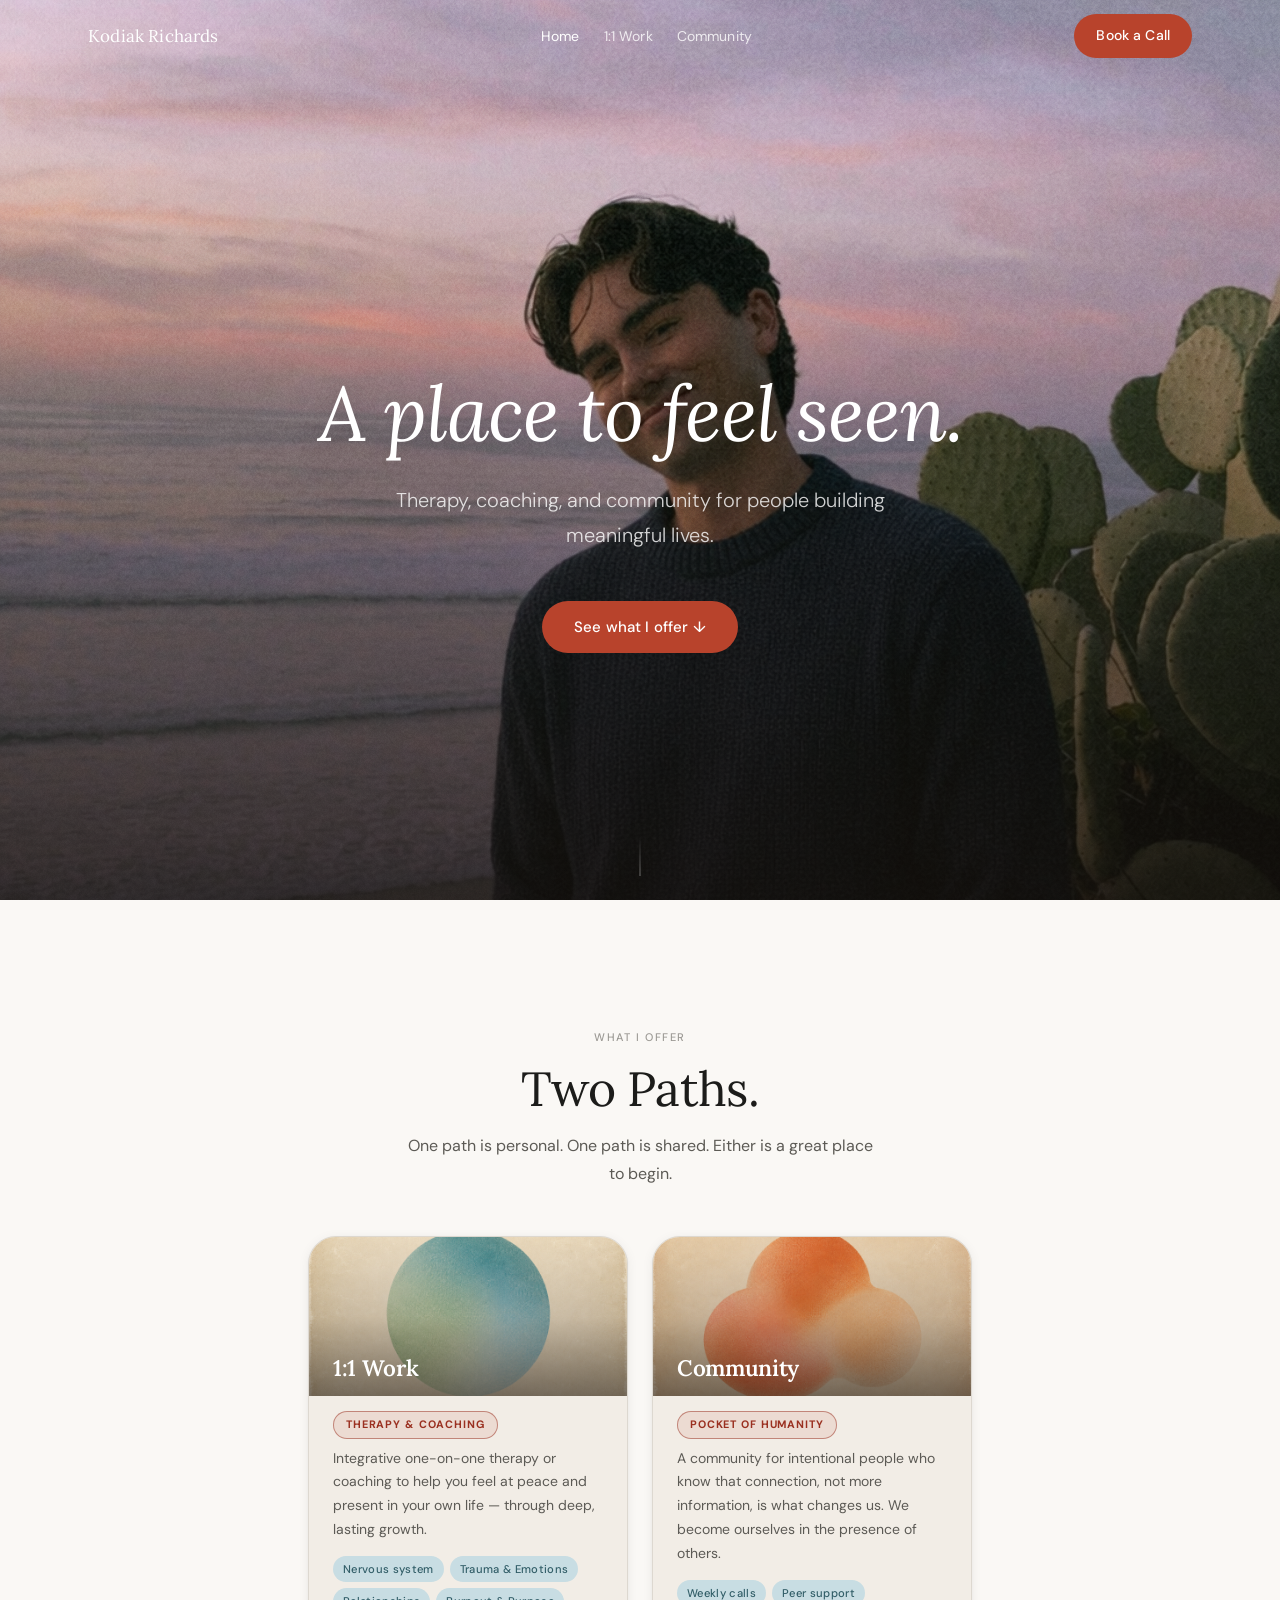
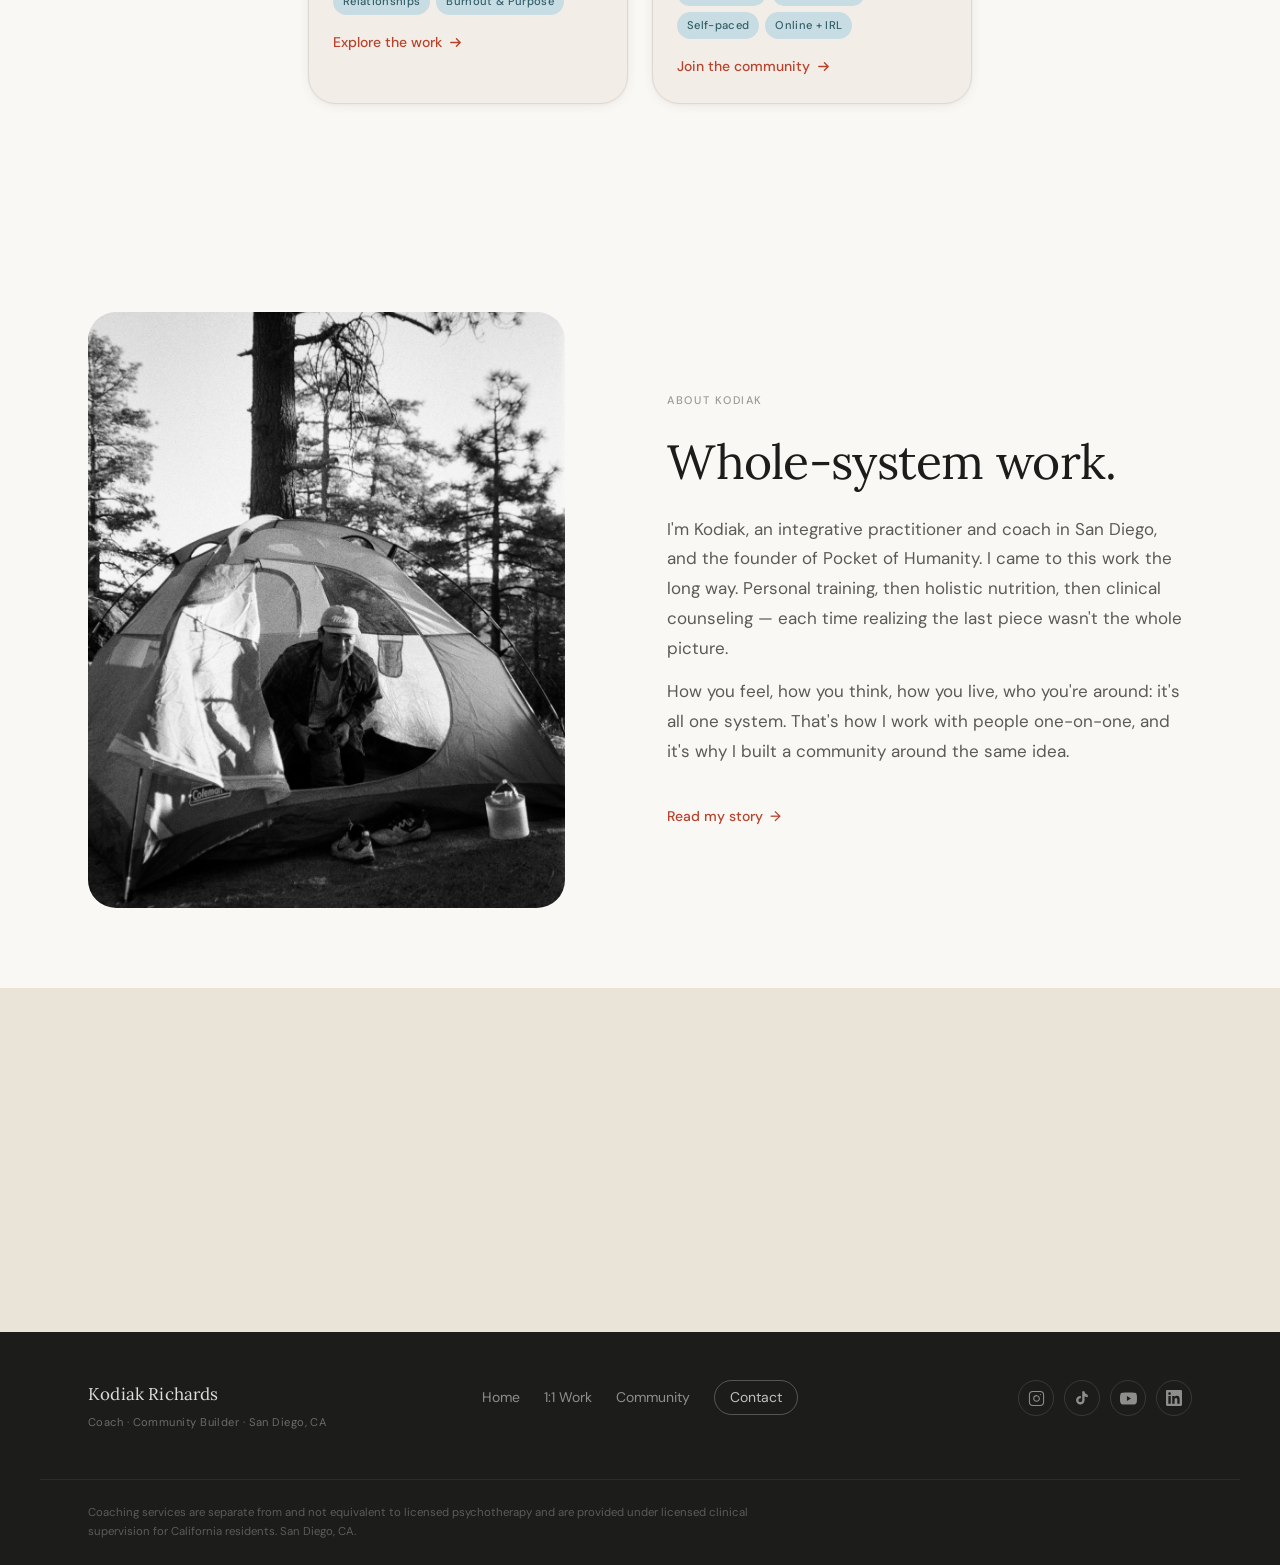
==== index.html @ 48a36521 "Pass 2: structural/design batch (Home, 1:1, Community) GLOBAL - Offer card titles moved into thumbna" ====
<!DOCTYPE html>
<html lang="en">
<head>
  <meta charset="UTF-8">
  <meta name="viewport" content="width=device-width, initial-scale=1.0">

  <title>Kodiak Richards — Therapist, Coach &amp; Founder of Pocket of Humanity</title>
  <meta name="description" content="Kodiak Richards is a therapist-in-training, integrative coach, and founder of Pocket of Humanity. 1:1 work and community for growth-oriented humans. San Diego, CA.">

  <!-- Open Graph -->
  <meta property="og:type"        content="website">
  <meta property="og:url"         content="https://kodiakrichards.com/">
  <meta property="og:title"       content="Kodiak Richards — Therapist, Coach &amp; Founder of Pocket of Humanity">
  <meta property="og:description" content="A place to feel seen. Therapy, coaching, and community rooted in what it means to be human.">
  <meta property="og:image"       content="https://kodiakrichards.com/images/og-home.jpg">
  <meta name="twitter:card"       content="summary_large_image">
  <meta name="twitter:title"      content="Kodiak Richards">
  <meta name="twitter:description" content="A place to feel seen. Therapy, coaching, and community rooted in what it means to be human.">
  <meta name="twitter:image"      content="https://kodiakrichards.com/images/og-home.jpg">

  <!-- Fonts -->
  <link rel="preconnect" href="https://fonts.googleapis.com">
  <link rel="preconnect" href="https://fonts.gstatic.com" crossorigin>
  <link href="https://fonts.googleapis.com/css2?family=Lora:ital,wght@0,400;0,600;1,400&family=DM+Sans:ital,wght@0,300;0,400;0,500;1,300&display=swap" rel="stylesheet">

  <link rel="stylesheet" href="styles.css">
  <link rel="icon" type="image/svg+xml" href="favicon.svg">
</head>
<body>

  <!-- ======================================================
       NAVIGATION
  ====================================================== -->
  <header>
    <nav class="nav" id="main-nav" aria-label="Main navigation">
      <div class="nav__inner">
        <a href="index.html" class="nav__wordmark" aria-label="Kodiak Richards — home">Kodiak Richards</a>

        <ul class="nav__links" role="list">
          <li><a href="index.html">Home</a></li>
          <li><a href="one-on-one.html">1:1 Work</a></li>
          <li><a href="community.html">Community</a></li>
        </ul>

        <div class="nav__cta">
          <a href="https://cal.com/kodiak.richards/intro-call" class="btn btn-primary" target="_blank" rel="noopener noreferrer">Book a Call</a>
        </div>

        <button class="nav__hamburger" aria-label="Open menu" aria-expanded="false" aria-controls="mobile-nav">
          <span></span><span></span><span></span>
        </button>
      </div>
    </nav>

    <div class="nav__mobile" id="mobile-nav" aria-hidden="true" role="dialog" aria-label="Mobile navigation">
      <a href="index.html">Home</a>
      <a href="one-on-one.html">1:1 Work &amp; Programs</a>
      <a href="community.html">Community</a>
      <a href="https://cal.com/kodiak.richards/intro-call" class="btn btn-primary" target="_blank" rel="noopener noreferrer">Book a Call</a>
    </div>
  </header>

  <main>

    <!-- ====================================================
         HERO
    ==================================================== -->
    <section class="hero" aria-label="Hero">
      <div class="hero__bg hero__bg--home" style="background-image:url('images/photos/kodiak-sweater-sunset.png')" aria-hidden="true"></div>
      <div class="hero__overlay" aria-hidden="true"></div>
      <div class="grain-overlay" aria-hidden="true"></div>

      <div class="hero__content fade-in">
        <h1>A place to&nbsp;feel&nbsp;seen.</h1>
        <p class="hero__sub">Therapy, coaching, and community for people building meaningful lives.</p>
        <div class="hero__ctas">
          <a href="#offers" class="btn btn-primary">See what I offer ↓</a>
        </div>
      </div>

      <div class="scroll-hint" aria-hidden="true">
        <div class="scroll-hint__line"></div>
      </div>
    </section>

    <!-- ====================================================
         OFFERS
    ==================================================== -->
    <section class="offers section" id="offers" aria-labelledby="offers-heading">
      <div class="offers__inner">
        <div class="offers__header fade-in">
          <span class="label">What I Offer</span>
          <h2 id="offers-heading">Two Paths.</h2>
          <p class="offers__sub">One path is personal. One path is shared. Either is a great place to begin.</p>
        </div>

        <div class="offers__grid">

          <a href="one-on-one.html" class="offer-card fade-in d1" aria-label="1:1 Work — Coaching and Counseling">
            <div class="offer-card__image" style="background-image:url('images/cool%20sphere.png'); background-position: center 50%;">
              <div class="offer-card__image-scrim" aria-hidden="true"></div>
              <h3 class="offer-card__title">1:1 Work</h3>
            </div>
            <div class="offer-card__body">
              <span class="offer-card__tag">THERAPY &amp; COACHING</span>
              <p class="offer-card__desc">Integrative one-on-one therapy or coaching to help you feel at peace and present in your own life — through deep, lasting growth.</p>
              <div class="offer-card__tags" aria-label="Focus areas">
                <span class="tag">Nervous system</span>
                <span class="tag">Trauma &amp; Emotions</span>
                <span class="tag">Relationships</span>
                <span class="tag">Burnout &amp; Purpose</span>
              </div>
              <span class="offer-card__link">
                Explore the work
                <svg viewBox="0 0 16 16" fill="none" xmlns="http://www.w3.org/2000/svg" aria-hidden="true"><path d="M3 8h10M9 4l4 4-4 4" stroke="currentColor" stroke-width="1.5" stroke-linecap="round" stroke-linejoin="round"/></svg>
              </span>
            </div>
          </a>

          <a href="community.html" class="offer-card fade-in d2" aria-label="Pocket of Humanity Community">
            <div class="offer-card__image" style="background-image:url('images/3%20spheres%20warm.png')">
              <div class="offer-card__image-scrim" aria-hidden="true"></div>
              <h3 class="offer-card__title">Community</h3>
            </div>
            <div class="offer-card__body">
              <span class="offer-card__tag">POCKET OF HUMANITY</span>
              <p class="offer-card__desc">A community for intentional people who know that connection, not more information, is what changes us. We become ourselves in the presence of others.</p>
              <div class="offer-card__tags" aria-label="What's included">
                <span class="tag">Weekly calls</span>
                <span class="tag">Peer support</span>
                <span class="tag">Self-paced</span>
                <span class="tag">Online + IRL</span>
              </div>
              <span class="offer-card__link">
                Join the community
                <svg viewBox="0 0 16 16" fill="none" xmlns="http://www.w3.org/2000/svg" aria-hidden="true"><path d="M3 8h10M9 4l4 4-4 4" stroke="currentColor" stroke-width="1.5" stroke-linecap="round" stroke-linejoin="round"/></svg>
              </span>
            </div>
          </a>

        </div><!-- /.offers__grid -->

      </div>
    </section>

    <!-- ====================================================
         TESTIMONIALS — hidden until real quotes are ready
         To restore: remove the wrapping comment tags below
    ==================================================== -->
    <!--TESTIMONIALS-START
    <section class="testimonials section" aria-labelledby="testimonials-heading">
      <div class="testimonials__inner">
        <div class="testimonials__header fade-in">
          <span class="label" id="testimonials-heading">What people say</span>
        </div>

        <div class="testimonials__carousel" role="region" aria-label="Testimonials">
          <div class="testimonials__track">

            <div class="testimonial-slide" role="group" aria-label="Testimonial 1 of 3">
              <blockquote>
                <p class="testimonial-quote">"I came in convinced some part of me was just permanently broken. I don't believe that anymore — and I didn't think that was possible."</p>
                <cite class="testimonial-attr">— [PLACEHOLDER], 1:1 Client</cite>
              </blockquote>
            </div>

            <div class="testimonial-slide" role="group" aria-label="Testimonial 2 of 3">
              <blockquote>
                <p class="testimonial-quote">"I didn't know therapy could be like this. It doesn't feel clinical. It feels like a real conversation and relationship that cares about me as a human first."</p>
                <cite class="testimonial-attr">— [PLACEHOLDER], Therapy Client</cite>
              </blockquote>
            </div>

            <div class="testimonial-slide" role="group" aria-label="Testimonial 3 of 3">
              <blockquote>
                <p class="testimonial-quote">"For years I was just surviving. This work helped me actually find out who I am underneath that."</p>
                <cite class="testimonial-attr">— [PLACEHOLDER], Therapy Client</cite>
              </blockquote>
            </div>

          </div>
        </div>

        <div class="testimonials__dots" role="tablist" aria-label="Navigate testimonials">
          <button class="dot active" role="tab" aria-label="Testimonial 1" aria-selected="true"></button>
          <button class="dot"        role="tab" aria-label="Testimonial 2" aria-selected="false"></button>
          <button class="dot"        role="tab" aria-label="Testimonial 3" aria-selected="false"></button>
        </div>

      </div>
    </section>
    TESTIMONIALS-END-->

    <!-- ====================================================
         ABOUT
    ==================================================== -->
    <section class="about section" aria-labelledby="about-heading">
      <div class="about__inner">

        <div class="about__image fade-in" aria-hidden="true">
          <div class="about__img-fill">
            <img src="images/photos/kodiak-camping-bw.jpg" alt="Kodiak Richards at a campsite in the forest, black and white film photograph">
          </div>
        </div>

        <div class="about__text fade-in d1">
          <span class="label">About Kodiak</span>
          <h2 id="about-heading">Whole-system work.</h2>
          <p>I'm Kodiak, an integrative practitioner and coach in San Diego, and the founder of Pocket of Humanity. I came to this work the long way. Personal training, then holistic nutrition, then clinical counseling — each time realizing the last piece wasn't the whole picture.</p>
          <p>How you feel, how you think, how you live, who you're around: it's all one system. That's how I work with people one-on-one, and it's why I built a community around the same idea.</p>
          <a href="one-on-one.html#about" class="about__link">
            Read my story
            <span aria-hidden="true">→</span>
          </a>
        </div>

      </div>
    </section>

    <!-- ====================================================
         FINAL CTA
    ==================================================== -->
    <section class="cta-section section" aria-labelledby="home-cta-heading">
      <div class="cta-section__inner fade-in">
        <h2 id="home-cta-heading">Where do you want to begin?</h2>
        <div class="cta-section__btns">
          <a href="https://cal.com/kodiak.richards/intro-call" class="btn btn-primary" target="_blank" rel="noopener noreferrer">Book a call</a>
          <a href="community.html" class="btn btn-outline-warm">Join the community →</a>
        </div>
      </div>
    </section>

  </main>

  <!-- ======================================================
       FOOTER
  ====================================================== -->
  <footer class="footer" aria-label="Site footer">
    <div class="footer__top">
      <div class="footer__brand">
        <a href="index.html" class="footer__wordmark">Kodiak Richards</a>
        <p class="footer__tagline">Coach · Community Builder · San Diego, CA</p>
      </div>

      <nav class="footer__nav" aria-label="Footer navigation">
        <a href="index.html">Home</a>
        <a href="one-on-one.html">1:1 Work</a>
        <a href="community.html">Community</a>
        <a href="contact.html" class="footer__contact-link">Contact</a>
      </nav>

      <div class="footer__social" aria-label="Social media links">
        <a href="https://www.instagram.com/kodiakrichards/" aria-label="Instagram" target="_blank" rel="noopener noreferrer">
          <svg width="17" height="17" viewBox="0 0 24 24" fill="none" stroke="currentColor" stroke-width="1.5" stroke-linecap="round" stroke-linejoin="round" aria-hidden="true">
            <rect x="2" y="2" width="20" height="20" rx="5" ry="5"/>
            <path d="M16 11.37A4 4 0 1 1 12.63 8 4 4 0 0 1 16 11.37z"/>
            <line x1="17.5" y1="6.5" x2="17.51" y2="6.5"/>
          </svg>
        </a>
        <a href="https://www.tiktok.com/@kodiakrichards" aria-label="TikTok" target="_blank" rel="noopener noreferrer">
          <svg width="16" height="16" viewBox="0 0 24 24" fill="currentColor" aria-hidden="true">
            <path d="M19.59 6.69a4.83 4.83 0 0 1-3.77-4.25V2h-3.45v13.67a2.89 2.89 0 0 1-2.88 2.5 2.89 2.89 0 0 1-2.89-2.89 2.89 2.89 0 0 1 2.89-2.89c.28 0 .54.04.79.1V9.01a6.27 6.27 0 0 0-.79-.05 6.34 6.34 0 0 0-6.34 6.34 6.34 6.34 0 0 0 6.34 6.34 6.34 6.34 0 0 0 6.33-6.34V9.41a8.16 8.16 0 0 0 4.77 1.52V7.48a4.85 4.85 0 0 1-1-.79z"/>
          </svg>
        </a>
        <a href="https://www.youtube.com/@kodiakrichards" aria-label="YouTube" target="_blank" rel="noopener noreferrer">
          <svg width="17" height="17" viewBox="0 0 24 24" fill="currentColor" aria-hidden="true">
            <path d="M23.5 6.19a3.02 3.02 0 0 0-2.12-2.14C19.54 3.5 12 3.5 12 3.5s-7.54 0-9.38.55A3.02 3.02 0 0 0 .5 6.19C0 8.04 0 12 0 12s0 3.96.5 5.81a3.02 3.02 0 0 0 2.12 2.14C4.46 20.5 12 20.5 12 20.5s7.54 0 9.38-.55a3.02 3.02 0 0 0 2.12-2.14C24 15.96 24 12 24 12s0-3.96-.5-5.81zM9.75 15.52V8.48L15.5 12l-5.75 3.52z"/>
          </svg>
        </a>
        <a href="https://www.linkedin.com/in/kodiakrichards" aria-label="LinkedIn" target="_blank" rel="noopener noreferrer">
          <svg width="16" height="16" viewBox="0 0 24 24" fill="currentColor" aria-hidden="true">
            <path d="M20.447 20.452h-3.554v-5.569c0-1.328-.027-3.037-1.852-3.037-1.853 0-2.136 1.445-2.136 2.939v5.667H9.351V9h3.414v1.561h.046c.477-.9 1.637-1.85 3.37-1.85 3.601 0 4.267 2.37 4.267 5.455v6.286zM5.337 7.433a2.062 2.062 0 0 1-2.063-2.065 2.064 2.064 0 1 1 2.063 2.065zm1.782 13.019H3.555V9h3.564v11.452zM22.225 0H1.771C.792 0 0 .774 0 1.729v20.542C0 23.227.792 24 1.771 24h20.451C23.2 24 24 23.227 24 22.271V1.729C24 .774 23.2 0 22.222 0h.003z"/>
          </svg>
        </a>
      </div>
    </div>

    <div class="footer__bottom">
      <p class="footer__legal">Coaching services are separate from and not equivalent to licensed psychotherapy and are provided under licensed clinical supervision for California residents. San Diego, CA.</p>
    </div>
  </footer>

  <script src="main.js"></script>
</body>
</html>
---- styles.css ----
/* ============================================================
   kodiakrichards.com — Global Styles
   Carl Rogers meets Apple. Warm, filmic, deeply human.
   ============================================================ */

@import url('https://fonts.googleapis.com/css2?family=Lora:ital,wght@0,400;0,600;1,400&family=DM+Sans:ital,wght@0,300;0,400;0,500;1,300&display=swap');

/* ============================================================
   CSS VARIABLES
   ============================================================ */
:root {
  /* Palette — pulled from the sunset beach hero photo */
  --bg:           #FAF8F5;   /* warm white */
  --bg-warm:      #F2EDE6;   /* warm cream */
  --bg-section:   #EAE3D8;   /* muted tan */
  --text:         #1C1C1A;   /* near black */
  --text-muted:   #5C5A55;   /* warm gray */
  --text-light:   #9C9A95;   /* light gray */
  --accent:       #4E7F8A;   /* Pacific teal — UI */
  --accent-dark:  #325E68;   /* deep coastal */
  --accent-pale:  #C8DDE3;   /* sea foam */
  --accent-warm:  #B8432C;   /* earthy blood orange / brick red — buttons */
  --accent-warm-dark: #963626;
  --border:       #DDD8D0;   /* warm border */
  --white:        #FFFFFF;

  /* Typography */
  --serif:  'Lora', Georgia, 'Times New Roman', serif;
  --sans:   'DM Sans', -apple-system, BlinkMacSystemFont, 'Segoe UI', sans-serif;

  /* Spacing scale */
  --sp-2xs: 0.25rem;
  --sp-xs:  0.5rem;
  --sp-sm:  0.875rem;
  --sp-md:  1.5rem;
  --sp-lg:  3rem;
  --sp-xl:  5rem;
  --sp-2xl: 8rem;

  /* Layout */
  --max-w:    1200px;
  --nav-h:    72px;
  --pad:      clamp(1.25rem, 5vw, 3rem);

  /* Radius */
  --r-sm:   8px;
  --r-md:   16px;
  --r-lg:   28px;
  --r-pill: 100px;

  /* Motion */
  --ease: 0.35s cubic-bezier(0.25, 0.1, 0.25, 1);
}

/* ============================================================
   RESET & BASE
   ============================================================ */
*, *::before, *::after {
  box-sizing: border-box;
  margin: 0;
  padding: 0;
}

html {
  scroll-behavior: smooth;
  -webkit-font-smoothing: antialiased;
  -moz-osx-font-smoothing: grayscale;
  font-size: 16px;
}

body {
  background-color: var(--bg);
  color: var(--text);
  font-family: var(--sans);
  font-weight: 400;
  line-height: 1.65;
  overflow-x: hidden;
}

img {
  display: block;
  max-width: 100%;
  height: auto;
  object-fit: cover;
}

a {
  color: inherit;
  text-decoration: none;
}

ul, ol {
  list-style: none;
}

button {
  cursor: pointer;
  border: none;
  background: none;
  font: inherit;
  color: inherit;
}

input, textarea {
  font: inherit;
  color: inherit;
}

/* ============================================================
   TYPOGRAPHY
   ============================================================ */
h1, h2, h3, h4 {
  font-family: var(--serif);
  font-weight: 400;
  line-height: 1.2;
  letter-spacing: -0.015em;
}

h1 { font-size: clamp(2.5rem,  6vw,  5rem);  }
h2 { font-size: clamp(1.875rem, 4vw, 3rem);  }
h3 { font-size: clamp(1.25rem,  2.5vw, 1.75rem); }
h4 { font-size: clamp(1.0625rem, 1.8vw, 1.25rem); }

p {
  font-size: clamp(0.9375rem, 1.4vw, 1.0625rem);
  line-height: 1.75;
}

.label {
  font-family: var(--sans);
  font-size: 0.6875rem;
  font-weight: 500;
  letter-spacing: 0.14em;
  text-transform: uppercase;
  color: var(--text-light);
  display: block;
}

/* ============================================================
   LAYOUT
   ============================================================ */
.container {
  max-width: var(--max-w);
  margin-inline: auto;
  padding-inline: var(--pad);
}

.section {
  padding-block: var(--sp-xl);
}

.section--lg {
  padding-block: var(--sp-2xl);
}

/* ============================================================
   FADE-IN ON SCROLL
   ============================================================ */
.fade-in {
  opacity: 0;
  transform: translateY(28px);
  transition: opacity 0.75s var(--ease), transform 0.75s var(--ease);
}

.fade-in.visible {
  opacity: 1;
  transform: translateY(0);
}

.fade-in.d1 { transition-delay: 0.1s; }
.fade-in.d2 { transition-delay: 0.22s; }
.fade-in.d3 { transition-delay: 0.34s; }
.fade-in.d4 { transition-delay: 0.46s; }

/* ============================================================
   BUTTONS
   ============================================================ */
.btn {
  display: inline-flex;
  align-items: center;
  justify-content: center;
  gap: var(--sp-xs);
  padding: 0.875rem 2rem;
  border-radius: var(--r-pill);
  font-family: var(--sans);
  font-size: 0.9375rem;
  font-weight: 500;
  letter-spacing: 0.01em;
  transition: background-color var(--ease), color var(--ease),
              border-color var(--ease), transform 0.2s ease;
  white-space: nowrap;
  cursor: pointer;
  text-decoration: none;
}

.btn:hover        { transform: translateY(-1px); }
.btn:active       { transform: translateY(0); }

.btn-primary      { background-color: var(--accent-warm); color: var(--white); }
.btn-primary:hover { background-color: var(--accent-warm-dark); }

.btn-secondary {
  background-color: transparent;
  color: var(--white);
  border: 1.5px solid rgba(255,255,255,0.55);
}
.btn-secondary:hover {
  background-color: rgba(255,255,255,0.1);
  border-color: rgba(255,255,255,0.85);
}

.btn-outline {
  background-color: transparent;
  color: var(--text);
  border: 1.5px solid var(--border);
}
.btn-outline:hover {
  border-color: var(--accent);
  color: var(--accent-dark);
}

.btn-outline-warm {
  background-color: transparent;
  color: var(--accent-warm);
  border: 1.5px solid var(--accent-warm);
}
.btn-outline-warm:hover {
  background-color: rgba(184, 67, 44, 0.06);
}

.btn-dark        { background-color: var(--text); color: var(--white); }
.btn-dark:hover  { background-color: #2E2E2A; }

/* ============================================================
   NAVIGATION
   ============================================================ */
.nav {
  position: fixed;
  top: 0;
  left: 0;
  right: 0;
  z-index: 200;
  height: var(--nav-h);
  display: flex;
  align-items: center;
  transition: background-color var(--ease), backdrop-filter var(--ease),
              box-shadow var(--ease), top var(--ease), left var(--ease),
              right var(--ease), border-radius var(--ease);
}

.nav.scrolled {
  top: 10px;
  left: 14px;
  right: 14px;
  border-radius: 14px;
  background-color: rgba(250, 248, 245, 0.42);
  backdrop-filter: blur(11px) saturate(1.85);
  -webkit-backdrop-filter: blur(11px) saturate(1.85);
  box-shadow: 0 2px 16px rgba(28,28,26,0.06), 0 1px 3px rgba(28,28,26,0.04);
  border: 1px solid rgba(255,255,255,0.22);
}

/* Light nav — pages without a dark hero */
.nav--light {
  background-color: rgba(250, 248, 245, 0.92);
  backdrop-filter: blur(18px);
  -webkit-backdrop-filter: blur(18px);
  box-shadow: 0 1px 0 var(--border);
}

.nav__inner {
  width: 100%;
  max-width: var(--max-w);
  margin-inline: auto;
  padding-inline: var(--pad);
  display: flex;
  align-items: center;
  justify-content: space-between;
  gap: var(--sp-md);
}

/* Wordmark */
.nav__wordmark {
  font-family: var(--serif);
  font-size: 1.0625rem;
  font-weight: 400;
  color: var(--white);
  letter-spacing: 0.01em;
  flex-shrink: 0;
  transition: color var(--ease);
}
.nav.scrolled .nav__wordmark,
.nav--light .nav__wordmark  { color: var(--text); }

/* Links */
.nav__links {
  display: flex;
  align-items: center;
  gap: var(--sp-md);
}

.nav__links a {
  font-size: 0.875rem;
  font-weight: 400;
  color: rgba(255,255,255,0.8);
  transition: color var(--ease);
  letter-spacing: 0.01em;
}
.nav__links a:hover,
.nav__links a.active           { color: var(--white); }

.nav.scrolled .nav__links a,
.nav--light .nav__links a      { color: var(--text-muted); }
.nav.scrolled .nav__links a:hover,
.nav.scrolled .nav__links a.active,
.nav--light .nav__links a:hover,
.nav--light .nav__links a.active { color: var(--text); }

/* CTA */
.nav__cta { flex-shrink: 0; }
.nav__cta .btn {
  padding: 0.625rem 1.375rem;
  font-size: 0.875rem;
}

/* Hamburger */
.nav__hamburger {
  display: none;
  flex-direction: column;
  gap: 5px;
  padding: 6px 4px;
  cursor: pointer;
}

.nav__hamburger span {
  display: block;
  width: 22px;
  height: 1.5px;
  background-color: var(--white);
  transition: transform var(--ease), opacity var(--ease), background-color var(--ease);
  transform-origin: center;
}

.nav.scrolled .nav__hamburger span,
.nav--light .nav__hamburger span { background-color: var(--text); }

.nav__hamburger.open span:nth-child(1) { transform: translateY(6.5px)  rotate(45deg);  }
.nav__hamburger.open span:nth-child(2) { opacity: 0; transform: scaleX(0); }
.nav__hamburger.open span:nth-child(3) { transform: translateY(-6.5px) rotate(-45deg); }

/* Mobile drawer */
.nav__mobile {
  display: none;
  position: fixed;
  top: var(--nav-h);
  left: 0;
  right: 0;
  background-color: rgba(250, 248, 245, 0.97);
  backdrop-filter: blur(18px);
  -webkit-backdrop-filter: blur(18px);
  padding: var(--sp-md) var(--pad) var(--sp-lg);
  z-index: 199;
  flex-direction: column;
  gap: var(--sp-sm);
  border-bottom: 1px solid var(--border);
  opacity: 0;
  transform: translateY(-6px);
  transition: opacity 0.22s ease, transform 0.22s ease;
  pointer-events: none;
}

.nav__mobile.open {
  display: flex;
  opacity: 1;
  transform: translateY(0);
  pointer-events: all;
}

.nav__mobile a {
  font-size: 1.125rem;
  font-weight: 400;
  color: var(--text);
  padding: var(--sp-sm) 0;
  border-bottom: 1px solid var(--border);
}
.nav__mobile a:last-of-type { border-bottom: none; }

.nav__mobile .btn {
  margin-top: var(--sp-sm);
  align-self: flex-start;
  padding: 0.875rem 2rem;
  font-size: 0.9375rem;
  border-bottom: none;
  line-height: 1;
}

@media (max-width: 768px) {
  .nav__links,
  .nav__cta  { display: none; }
  .nav__hamburger { display: flex; }
}

/* ============================================================
   FILM GRAIN OVERLAY (canvas-injected via JS)
   ============================================================ */
.grain-overlay {
  position: absolute;
  inset: 0;
  opacity: 0.045;
  mix-blend-mode: overlay;
  pointer-events: none;
  z-index: 4;
  background-size: 256px 256px;
}

/* ============================================================
   HERO — FULL BLEED
   ============================================================ */
.hero {
  position: relative;
  min-height: 100vh;
  min-height: 100svh;
  display: flex;
  align-items: center;
  justify-content: center;
  overflow: hidden;
}

/* Hero bg — solid muted cool color per page */
.hero__bg {
  position: absolute;
  inset: 0;
  z-index: 0;
  background-color: #2C3E4A;   /* default: coastal slate */
  background-size: cover;
  background-position: center;
  background-repeat: no-repeat;
}

.hero__bg--home    { background-color: #2C3E4A; background-position: center 30%; }  /* deep coastal slate */
.hero__bg--work    { background-color: #28393A; }  /* deep forest teal */
.hero__bg--forest  { background-color: #263330; }  /* dark sage-forest */

.hero__overlay {
  position: absolute;
  inset: 0;
  z-index: 1;
  background: linear-gradient(
    to top,
    rgba(20, 15, 12, 0.80) 0%,
    rgba(20, 15, 12, 0.55) 30%,
    rgba(20, 15, 12, 0.18) 65%,
    rgba(20, 15, 12, 0.04) 100%
  );
}

.hero__content {
  position: relative;
  z-index: 5;
  text-align: center;
  padding: calc(var(--nav-h) + var(--sp-2xl)) var(--pad) var(--sp-xl);
  max-width: 840px;
  width: 100%;
}

.hero__content .label {
  color: rgba(255,255,255,0.55);
  margin-bottom: var(--sp-md);
}

.hero__content h1 {
  color: var(--white);
  font-style: italic;
  text-shadow: 0 2px 24px rgba(0,0,0,0.18);
  margin-bottom: var(--sp-md);
}

.hero__sub {
  color: rgba(255,255,255,0.8);
  font-size: clamp(1rem, 2vw, 1.25rem);
  font-weight: 300;
  max-width: 540px;
  margin-inline: auto;
  margin-bottom: var(--sp-lg);
}

.hero__ctas {
  display: flex;
  gap: var(--sp-sm);
  justify-content: center;
  flex-wrap: wrap;
}

/* ============================================================
   PHOTO ACCENT STRIP — full-bleed image spacer between sections
   ============================================================ */
.photo-strip {
  width: 100%;
  height: clamp(220px, 38vh, 480px);
  background-size: cover;
  background-position: center;
  background-color: #2C3530;
}

/* ============================================================
   SECTION RULE — visual divider between content blocks
   ============================================================ */
.section-rule {
  max-width: var(--max-w);
  margin-inline: auto;
  padding-inline: var(--pad);
}
.section-rule__line {
  border: none;
  border-top: 1px solid var(--border);
  margin-block: 0;
}

/* ============================================================
   PAGE HERO — text-forward (non full-bleed)
   ============================================================ */
.page-hero {
  padding: calc(var(--nav-h) + var(--sp-xl)) var(--pad) var(--sp-xl);
  max-width: var(--max-w);
  margin-inline: auto;
}

.page-hero .label {
  margin-bottom: var(--sp-md);
}

.page-hero h1 {
  max-width: 800px;
}

.page-hero__sub {
  color: var(--text-muted);
  font-size: clamp(1rem, 1.8vw, 1.2rem);
  max-width: 580px;
  margin-top: var(--sp-md);
  line-height: 1.75;
}

/* ============================================================
   OFFERS SECTION
   ============================================================ */
.offers {
  padding-block: var(--sp-2xl);
  background-color: var(--bg);
}

.offers__inner {
  max-width: 760px;
  margin-inline: auto;
}

.offers__header {
  text-align: center;
  margin-bottom: var(--sp-lg);
  padding-inline: var(--pad);
}

.offers__header .label  { margin-bottom: var(--sp-sm); }
.offers__header h2      { margin-bottom: var(--sp-sm); }
.offers__sub            { color: var(--text-muted); font-size: 1rem; max-width: 480px; margin-inline: auto; }

.offers__grid {
  display: grid;
  grid-template-columns: 1fr 1fr;
  gap: var(--sp-md);
  padding-inline: var(--pad);
}

.offer-card {
  background-color: var(--bg-warm);
  border-radius: var(--r-lg);
  overflow: clip;
  display: block;
  transition: transform var(--ease), box-shadow var(--ease);
  cursor: pointer;
  border: 1.5px solid var(--border);
  box-shadow: 0 2px 12px rgba(28,28,26,0.06), 0 1px 3px rgba(28,28,26,0.04);
}

.offer-card:hover {
  transform: translateY(-5px);
  box-shadow: 0 24px 64px rgba(28,28,26,0.1);
}

.offer-card__image {
  width: 100%;
  aspect-ratio: 16 / 8;
  height: auto;
  overflow: clip;
  position: relative;
  background-size: cover;
  background-position: center;
  background-color: var(--bg-section);
}

.offer-card__image-scrim {
  position: absolute;
  inset: 0;
  background: linear-gradient(
    to top,
    rgba(20, 15, 12, 0.55) 0%,
    rgba(20, 15, 12, 0.15) 50%,
    rgba(20, 15, 12, 0.0) 100%
  );
}

.offer-card__body {
  padding: var(--sp-sm) var(--sp-md) var(--sp-md);
}

/* Category label — sits in the card body above the title */
.offer-card__tag {
  font-size: 0.675rem;
  font-weight: 700;
  letter-spacing: 0.08em;
  text-transform: uppercase;
  color: #9A3020;
  display: inline-block;
  margin-bottom: var(--sp-xs);
  border: 1.5px solid rgba(154, 48, 32, 0.5);
  border-radius: var(--r-pill);
  padding: 4px 12px;
  background-color: rgba(184, 67, 44, 0.10);
}

.offer-card__title {
  position: absolute;
  bottom: var(--sp-sm);
  left: var(--sp-md);
  z-index: 2;
  color: var(--white);
  font-family: var(--serif);
  font-size: clamp(1.1rem, 1.8vw, 1.4rem);
  font-weight: 600;
  margin: 0;
  line-height: 1.2;
}

.offer-card__desc {
  color: var(--text-muted);
  font-size: 0.875rem;
  line-height: 1.7;
  margin-bottom: var(--sp-sm);
}

.offer-card__link {
  display: inline-flex;
  align-items: center;
  gap: 6px;
  font-size: 0.875rem;
  font-weight: 500;
  color: var(--accent-warm);
  transition: gap var(--ease);
}

.offer-card:hover .offer-card__link { gap: 10px; }

.offer-card__link svg {
  width: 15px;
  height: 15px;
  flex-shrink: 0;
}

.offer-card__tags {
  display: flex;
  flex-wrap: wrap;
  gap: 6px;
  margin-bottom: var(--sp-sm);
}

@media (max-width: 640px) {
  .offers__grid {
    grid-template-columns: 1fr;
    justify-items: center;
  }
  .offer-card {
    width: 100%;
    max-width: 420px;
  }
  .two-places__grid .offer-card {
    max-width: 420px;
    margin-inline: auto;
  }
}

/* ============================================================
   TESTIMONIALS
   ============================================================ */
.testimonials {
  padding-block: var(--sp-xl);
  background-color: var(--bg-warm);
  overflow: hidden;
}

.testimonials__inner {
  max-width: var(--max-w);
  margin-inline: auto;
  padding-inline: var(--pad);
}

.testimonials__header {
  text-align: center;
  margin-bottom: var(--sp-lg);
}

.testimonials__carousel {
  position: relative;
  overflow: hidden;
}

.testimonials__track {
  display: flex;
  transition: transform 0.65s cubic-bezier(0.25, 0.1, 0.25, 1);
}

.testimonial-slide {
  flex: 0 0 100%;
  padding-inline: clamp(0px, 8vw, 80px);
  text-align: center;
}

.testimonial-quote {
  font-family: var(--serif);
  font-style: italic;
  font-size: clamp(1.125rem, 2.4vw, 1.4375rem);
  line-height: 1.7;
  color: var(--text);
  max-width: 720px;
  margin-inline: auto;
  margin-bottom: var(--sp-md);
}

.testimonial-attr {
  font-size: 0.8125rem;
  font-weight: 500;
  color: var(--text-light);
  letter-spacing: 0.06em;
  text-transform: uppercase;
}

.testimonials__dots {
  display: flex;
  justify-content: center;
  gap: 8px;
  margin-top: var(--sp-lg);
}

.dot {
  width: 6px;
  height: 6px;
  border-radius: 3px;
  background-color: var(--border);
  transition: width var(--ease), background-color var(--ease);
  cursor: pointer;
  padding: 0;
}

.dot.active {
  width: 20px;
  background-color: var(--accent);
}

/* ============================================================
   LEAD MAGNET
   ============================================================ */
.lead-magnet {
  padding-block: var(--sp-xl);
  background-color: var(--bg-section);
}

.lead-magnet__inner {
  max-width: 640px;
  margin-inline: auto;
  padding-inline: var(--pad);
  text-align: center;
}

.lead-magnet .label     { margin-bottom: var(--sp-sm); }
.lead-magnet h2         { font-style: italic; margin-bottom: var(--sp-sm); }
.lead-magnet__sub       { color: var(--text-muted); margin-bottom: var(--sp-lg); }

.lead-magnet__form {
  display: flex;
  gap: var(--sp-sm);
  max-width: 460px;
  margin-inline: auto;
}

.lead-magnet__input {
  flex: 1;
  min-width: 0;
  padding: 0.875rem 1.25rem;
  border: 1.5px solid var(--border);
  border-radius: var(--r-pill);
  background-color: var(--white);
  font-size: 0.9375rem;
  outline: none;
  transition: border-color var(--ease);
}

.lead-magnet__input:focus        { border-color: var(--accent); }
.lead-magnet__input::placeholder { color: var(--text-light); }

@media (max-width: 480px) {
  .lead-magnet__form { flex-direction: column; }
}

/* ============================================================
   ABOUT
   ============================================================ */
.about {
  padding-block: var(--sp-xl);
  background-color: var(--bg);
}

.about__inner {
  max-width: var(--max-w);
  margin-inline: auto;
  padding-inline: var(--pad);
  display: grid;
  grid-template-columns: 1fr 1.1fr;
  gap: clamp(var(--sp-lg), 8vw, var(--sp-2xl));
  align-items: center;
}

.about__image {
  position: relative;
  border-radius: var(--r-lg);
  overflow: hidden;
  aspect-ratio: 4 / 5;
}

.about__img-fill {
  width: 100%;
  height: 100%;
  background-color: #8A6050; /* fallback if photo missing */
}

.about__img-fill img {
  width: 100%;
  height: 100%;
  object-fit: cover;
  display: block;
}

.about__text .label    { margin-bottom: var(--sp-md); }
.about__text h2        { margin-bottom: var(--sp-md); }
.about__text p         { color: var(--text-muted); margin-bottom: var(--sp-sm); }

.about__expandable {
  overflow: hidden;
  max-height: 0;
  opacity: 0;
  transition: max-height 0.55s cubic-bezier(0.4, 0, 0.2, 1),
              opacity 0.4s ease;
}

.about__expandable.open {
  max-height: 1200px;
  opacity: 1;
}

.about__expandable p {
  padding-top: var(--sp-sm);
}

.read-more {
  background: none;
  border: none;
  cursor: pointer;
  font-family: var(--sans);
  font-size: 0.875rem;
  font-weight: 500;
  color: var(--accent-warm);
  padding: 0;
  margin-top: var(--sp-sm);
  display: inline-flex;
  align-items: center;
  gap: 7px;
  transition: gap var(--ease);
}

.read-more:hover { gap: 11px; }

.read-more__icon {
  display: inline-block;
  transition: transform var(--ease);
  line-height: 1;
}

.read-more.open .read-more__icon {
  transform: none;
}

.about__link {
  display: inline-flex;
  align-items: center;
  gap: 7px;
  font-size: 0.875rem;
  font-weight: 500;
  color: var(--accent-warm);
  margin-top: var(--sp-md);
  transition: gap var(--ease);
}
.about__link:hover { gap: 11px; }

@media (max-width: 768px) {
  .about__inner {
    grid-template-columns: 1fr;
    gap: var(--sp-lg);
  }
  .about__image {
    aspect-ratio: 4 / 3;
    max-height: 380px;
  }
}

/* ============================================================
   PHILOSOPHY — 1:1 PAGE
   ============================================================ */
.philosophy {
  padding-block: var(--sp-xl);
  background-color: var(--bg);
}

.philosophy__inner {
  max-width: 700px;
  margin-inline: auto;
  padding-inline: var(--pad);
}

.philosophy .label  { margin-bottom: var(--sp-lg); }
.philosophy p {
  font-size: clamp(1.0625rem, 1.8vw, 1.25rem);
  line-height: 1.85;
  color: var(--text);
  margin-bottom: var(--sp-md);
}
.philosophy p:last-child { margin-bottom: 0; }

/* ============================================================
   COACHING TRACKS
   ============================================================ */
.tracks {
  padding-block: var(--sp-xl);
  background-color: var(--bg-warm);
}

.tracks__inner {
  max-width: var(--max-w);
  margin-inline: auto;
}

.tracks__header {
  padding-inline: var(--pad);
  margin-bottom: var(--sp-lg);
}

.tracks__header .label { margin-bottom: var(--sp-sm); }

.tracks__grid {
  display: flex;
  align-items: stretch;
  overflow-x: auto;
  overflow-y: hidden;
  gap: var(--sp-md);
  padding-inline: var(--pad);
  padding-block-end: var(--sp-xs);
  scroll-snap-type: x mandatory;
  scroll-padding-inline-start: var(--pad);
  -webkit-overflow-scrolling: touch;
  scrollbar-width: none;
  cursor: grab;
  user-select: none;
}
.tracks__grid::-webkit-scrollbar { display: none; }
.tracks__grid.is-dragging        { cursor: grabbing; }

.track-card {
  background-color: var(--bg);
  border-radius: var(--r-lg);
  padding: 0;
  overflow: clip;
  border: 1.5px solid #C4BEB6;
  flex: 0 0 calc(33.333% - 14px);
  min-width: 260px;
  scroll-snap-align: start;
  transition: box-shadow var(--ease), transform var(--ease);
  display: flex;
  flex-direction: column;
}

.track-card:hover {
  box-shadow: 0 16px 48px rgba(28,28,26,0.10);
  transform: translateY(-3px);
}

/* Cover photo area */
.track-card__cover {
  position: relative;
  height: 175px;
  background-size: cover;
  background-position: center;
  background-color: var(--bg-section);
  flex-shrink: 0;
}

.track-card__cover-scrim {
  position: absolute;
  inset: 0;
  background: linear-gradient(
    to top,
    rgba(20, 15, 12, 0.72) 0%,
    rgba(20, 15, 12, 0.28) 50%,
    rgba(20, 15, 12, 0.0) 100%
  );
}

.track-card__num {
  position: absolute;
  bottom: var(--sp-sm);
  left: var(--sp-md);
  z-index: 2;
  font-family: var(--serif);
  font-size: 3rem;
  font-weight: 400;
  color: rgba(255, 255, 255, 0.65);
  line-height: 1;
  margin-bottom: 0;
}

/* Card body (everything below the photo) */
.track-card__body {
  padding: var(--sp-md);
  flex: 1;
  display: flex;
  flex-direction: column;
}

.track-card h3 {
  position: absolute;
  bottom: var(--sp-sm);
  left: var(--sp-md);
  z-index: 2;
  color: var(--white);
  font-size: clamp(1.25rem, 2.2vw, 1.625rem);
  font-weight: 600;
  margin: 0;
  line-height: 1.2;
}

.track-card p {
  color: var(--text-muted);
  font-size: 0.9375rem;
  line-height: 1.7;
  margin-bottom: var(--sp-md);
}

.track-card__tags {
  display: flex;
  flex-wrap: wrap;
  gap: 6px;
  margin-bottom: var(--sp-md);
}

.tag {
  font-size: 0.7rem;
  font-weight: 500;
  color: var(--accent-dark);
  background-color: var(--accent-pale);
  padding: 4px 10px;
  border-radius: var(--r-pill);
  letter-spacing: 0.03em;
}

/* Category label — sits in the card body above the title */
.track-card__label {
  font-size: 0.675rem;
  font-weight: 700;
  letter-spacing: 0.08em;
  text-transform: uppercase;
  color: #9A3020;
  display: inline-block;
  align-self: flex-start;
  margin-bottom: var(--sp-xs);
  border: 1.5px solid rgba(154, 48, 32, 0.5);
  border-radius: var(--r-pill);
  padding: 4px 12px;
  background-color: rgba(184, 67, 44, 0.10);
}

/* Learn more button inside track card */
.track-card__expanded {
  overflow: clip;
  max-height: 0;
  opacity: 0;
  transition: max-height 0.5s cubic-bezier(0.4, 0, 0.2, 1), opacity 0.35s ease;
}
.track-card__expanded.open {
  max-height: 1200px;
  overflow: visible;
  opacity: 1;
}
.track-card__expanded p {
  color: var(--text-muted);
  font-size: 0.9rem;
  line-height: 1.7;
  padding-top: var(--sp-sm);
  margin-bottom: 0;
}

.track-card__learn-more {
  margin-top: 0;
  padding-top: var(--sp-md);
  background: none;
  border: none;
  cursor: pointer;
  font-family: var(--sans);
  font-size: 0.8125rem;
  font-weight: 500;
  color: var(--accent-warm);
  padding-bottom: 0;
  display: inline-flex;
  align-items: center;
  gap: 6px;
  transition: gap var(--ease);
  align-self: flex-start;
}
.track-card__learn-more:hover { gap: 10px; }
.track-card__learn-more .lm-icon {
  display: inline-block;
  transition: transform var(--ease);
  line-height: 1;
}
.track-card__learn-more.open .lm-icon { transform: rotate(45deg); }

/* Tracks carousel — dot navigation */
.tracks__dots {
  display: flex;
  justify-content: flex-start;
  gap: 8px;
  padding-inline: var(--pad);
  margin-top: var(--sp-md);
}

/* Active track dot uses warm CTA accent, slightly wider */
.tracks__dots .dot.active {
  background-color: var(--accent-warm);
  width: 20px;
}

/* Book a Call CTA below coaching track group */
.tracks__cta {
  padding-inline: var(--pad);
  margin-top: var(--sp-lg);
}

/* Book a Call CTA below counseling track group */
.counseling-track__cta {
  margin-top: var(--sp-lg);
}

/* 4 cards: on medium screens use calc(50% - ...) */
@media (min-width: 769px) and (max-width: 1100px) {
  .track-card { flex: 0 0 calc(50% - 10px); }
}

@media (max-width: 768px) {
  .track-card {
    flex: 0 0 80vw;
    max-width: 340px;
  }
}

/* ============================================================
   COUNSELING — single track card in its own section
   ============================================================ */
.counseling-track {
  padding-block: var(--sp-xl);
  background-color: var(--bg);
}

.counseling-track__inner {
  max-width: var(--max-w);
  margin-inline: auto;
  padding-inline: var(--pad);
}

.counseling-track__header {
  margin-bottom: var(--sp-lg);
}
.counseling-track__header .label { margin-bottom: var(--sp-sm); }

.counseling-card-wrap {
  display: grid;
  grid-template-columns: 1fr 1fr;
  gap: 20px;
}
.counseling-card-wrap .track-card {
  min-width: 0;
}

@media (max-width: 640px) {
  .counseling-card-wrap {
    grid-template-columns: 1fr;
  }
}

/* ============================================================
   COUNSELING SECTION (old two-col — kept for reference)
   ============================================================ */
.counseling {
  padding-block: var(--sp-xl);
  background-color: var(--bg);
}

.counseling__inner {
  max-width: var(--max-w);
  margin-inline: auto;
  padding-inline: var(--pad);
  display: grid;
  grid-template-columns: 1fr 1.6fr;
  gap: clamp(var(--sp-lg), 8vw, var(--sp-2xl));
  align-items: start;
}

.counseling__label-col { padding-top: 0.25rem; }
.counseling__label-col .label { margin-bottom: var(--sp-sm); }

.counseling__divider {
  width: 40px;
  height: 1.5px;
  background-color: var(--accent);
  margin-top: var(--sp-md);
}

.counseling__content h2    { margin-bottom: var(--sp-md); }
.counseling__content p     { color: var(--text-muted); margin-bottom: var(--sp-md); }
.counseling__content p:last-child { margin-bottom: 0; }

/* ============================================================
   TRACK DETAILS — accordion (deep dive, bottom of 1:1 page)
   ============================================================ */
.track-details {
  padding-block: var(--sp-xl);
  background-color: var(--bg-section);  /* distinct from bg-warm testimonials */
}

.track-details__inner {
  max-width: var(--max-w);
  margin-inline: auto;
  padding-inline: var(--pad);
}

.track-details .label   { margin-bottom: var(--sp-md); }
.track-details h2       { margin-bottom: var(--sp-lg); }

.track-accordion {
  display: flex;
  flex-direction: column;
  border-top: 1px solid var(--border);
}

.track-accordion__item {
  border-bottom: 1px solid var(--border);
}

.track-accordion__btn {
  width: 100%;
  display: flex;
  align-items: center;
  justify-content: space-between;
  gap: var(--sp-md);
  padding-block: var(--sp-md);
  background: none;
  border: none;
  cursor: pointer;
  text-align: left;
}

.track-accordion__label {
  font-family: var(--serif);
  font-size: clamp(1.125rem, 2vw, 1.375rem);
  font-weight: 400;
  color: var(--text);
}

.track-accordion__icon {
  font-size: 1.25rem;
  color: var(--text-light);
  transition: transform var(--ease);
  flex-shrink: 0;
  line-height: 1;
}
.track-accordion__item.open .track-accordion__icon { transform: rotate(45deg); }

.track-accordion__body {
  overflow: hidden;
  max-height: 0;
  opacity: 0;
  transition: max-height 0.5s cubic-bezier(0.4, 0, 0.2, 1), opacity 0.35s ease;
}
.track-accordion__item.open .track-accordion__body {
  max-height: 900px;
  opacity: 1;
}

.track-accordion__body p {
  color: var(--text-muted);
  font-size: 0.9375rem;
  line-height: 1.75;
  padding-bottom: var(--sp-md);
}

/* ============================================================
   THERAPY FAQ — About therapy & coaching section
   ============================================================ */
.therapy-faq__inner {
  max-width: 760px;
  margin-inline: auto;
  padding-inline: var(--pad);
}

.therapy-faq__title {
  font-size: clamp(1.75rem, 3vw, 2.5rem);
  margin-bottom: var(--sp-lg);
}

/* ============================================================
   TRACK SCROLL ARROWS
   ============================================================ */
.tracks__scroll-wrap {
  display: flex;
  align-items: flex-start;
  gap: var(--sp-sm);
}

.tracks__arrow {
  flex-shrink: 0;
  width: 44px;
  height: 44px;
  border-radius: 50%;
  border: 1.5px solid var(--border);
  background: var(--bg);
  color: var(--text);
  cursor: pointer;
  display: flex;
  align-items: center;
  justify-content: center;
  transition: background var(--ease), border-color var(--ease), color var(--ease);
  margin-top: 88px; /* align with mid-card visually */
}

.tracks__arrow:hover:not(:disabled) {
  background: var(--bg-section);
  border-color: var(--accent-warm);
  color: var(--accent-warm);
}

.tracks__arrow:active:not(:disabled) {
  background: var(--accent-pale);
}

.tracks__arrow:disabled {
  opacity: 0.25;
  cursor: not-allowed;
}

@media (max-width: 768px) {
  .tracks__scroll-wrap { gap: var(--sp-xs); }
  .tracks__arrow { width: 36px; height: 36px; margin-top: 72px; }
}

.counseling__disclaimer {
  font-size: 0.8rem;
  color: var(--text-light);
  font-style: italic;
  line-height: 1.65;
  margin-top: var(--sp-md);
  padding-top: var(--sp-md);
  border-top: 1px solid var(--border);
}

@media (max-width: 640px) {
  .counseling__inner {
    grid-template-columns: 1fr;
    gap: var(--sp-md);
  }
  .counseling__divider { display: none; }
}

/* ============================================================
   HOW IT WORKS
   ============================================================ */
.how-it-works {
  padding-block: var(--sp-xl);
  background-color: var(--bg-warm);
}

.how-it-works__inner {
  max-width: var(--max-w);
  margin-inline: auto;
  padding-inline: var(--pad);
}

.how-it-works .label    { margin-bottom: var(--sp-md); }
.how-it-works h2        { margin-bottom: var(--sp-lg); }

.steps {
  display: grid;
  grid-template-columns: repeat(3, 1fr);
  gap: var(--sp-lg);
}

.step__num {
  font-family: var(--serif);
  font-size: clamp(4rem, 8vw, 6.5rem);
  font-weight: 400;
  color: var(--accent-pale);
  line-height: 0.9;
  margin-bottom: var(--sp-sm);
}

.step h3 {
  font-size: clamp(1.125rem, 1.8vw, 1.25rem);
  margin-bottom: var(--sp-xs);
}

.step p {
  color: var(--text-muted);
  font-size: 0.9375rem;
  line-height: 1.7;
}

@media (max-width: 640px) {
  .steps {
    grid-template-columns: 1fr;
    gap: var(--sp-md);
  }
}

/* ============================================================
   SPECIALIZATIONS
   ============================================================ */
.specializations {
  padding-block: var(--sp-xl);
  background-color: var(--bg);
}

.specializations__inner {
  max-width: 760px;
  margin-inline: auto;
  padding-inline: var(--pad);
}

.specializations .label  { margin-bottom: var(--sp-sm); }
.specializations h2      { font-size: clamp(1.5rem, 3vw, 2.25rem); }

.spec-list {
  display: flex;
  flex-direction: column;
}

.spec-item {
  font-size: 0.8rem;
  font-weight: 500;
  letter-spacing: 0.1em;
  text-transform: uppercase;
  color: var(--text-muted);
  padding: var(--sp-sm) 0;
  border-bottom: 1px solid var(--border);
  transition: color var(--ease), padding-left var(--ease);
  cursor: default;
}

.spec-item:first-child { border-top: 1px solid var(--border); }

.spec-item:hover {
  color: var(--text);
  padding-left: 10px;
}

/* Specializations pill cluster */
.spec-tags {
  display: flex;
  flex-wrap: wrap;
  gap: 8px;
  align-content: flex-start;
}

.spec-tag {
  font-size: 0.8rem;
  font-weight: 500;
  color: var(--text-muted);
  background-color: var(--bg-warm);
  padding: 7px 14px;
  letter-spacing: 0.01em;
}

/* Specializations — featured pill bubbles */
.spec-featured {
  display: flex;
  flex-wrap: wrap;
  gap: 8px;
  margin-bottom: var(--sp-lg);
}
.spec-featured__item {
  font-size: 0.825rem;
  padding: 6px 14px;
  letter-spacing: 0.01em;
}

/* Collapsible "Other areas of focus" — tag-pill toggle matching spec-featured aesthetic */
.spec-more summary {
  font-size: 0.8rem;
  font-weight: 500;
  color: var(--text-muted);
  cursor: pointer;
  list-style: none;
  display: inline-flex;
  align-items: center;
  gap: 5px;
  padding: 6px 14px;
  border: 1.5px solid var(--border);
  border-radius: var(--r-pill);
  user-select: none;
  letter-spacing: 0.01em;
  background: transparent;
  transition: border-color var(--ease), color var(--ease);
  margin-top: 4px;
}
.spec-more summary:hover {
  border-color: var(--text-light);
  color: var(--text);
}
.spec-more summary::-webkit-details-marker { display: none; }
.spec-more summary::after {
  content: '+';
  font-size: 0.95rem;
  font-weight: 400;
  color: var(--text-light);
  line-height: 1;
}
.spec-more[open] summary::after { content: '−'; }
.spec-more__cloud {
  display: flex;
  flex-wrap: wrap;
  gap: 8px;
  padding-top: var(--sp-sm);
}

/* ============================================================
   POH INTRO
   ============================================================ */
.poh-intro {
  padding-block: var(--sp-xl);
  background-color: var(--bg);
}

.poh-intro__inner {
  max-width: 700px;
  margin-inline: auto;
  padding-inline: var(--pad);
}

.poh-intro .label        { margin-bottom: var(--sp-md); }
.poh-intro__heading {
  font-size: clamp(1.5rem, 3vw, 2.25rem);
  margin-bottom: var(--sp-lg);
}
.poh-intro p {
  font-size: clamp(1.0625rem, 1.8vw, 1.25rem);
  line-height: 1.85;
  color: var(--text-muted);
  margin-bottom: var(--sp-md);
}
.poh-intro p:last-of-type { margin-bottom: var(--sp-md); }
.poh-intro__emphasis {
  font-family: var(--serif);
  font-style: italic;
  font-size: clamp(1.2rem, 2.2vw, 1.5rem) !important;
  color: var(--text) !important;
  line-height: 1.7 !important;
}

/* Story toggle — expandable origin story */
.poh-story__toggle {
  display: inline-flex;
  align-items: center;
  gap: 8px;
  background-color: var(--accent-warm);
  border: none;
  border-radius: var(--r-pill);
  cursor: pointer;
  font-family: var(--serif);
  font-style: italic;
  font-size: 0.9375rem;
  color: var(--white);
  padding: 0.625rem 1.25rem;
  margin-top: var(--sp-md);
  transition: background-color var(--ease), color var(--ease);
}
.poh-story__toggle:hover {
  background-color: var(--accent-warm-dark);
  color: var(--white);
}

.poh-story__toggle-icon {
  display: inline-block;
  font-style: normal;
  transition: transform var(--ease);
}
.poh-story__toggle.open .poh-story__toggle-icon { transform: rotate(45deg); }

.poh-story__body {
  overflow: hidden;
  max-height: 0;
  opacity: 0;
  transition: max-height 0.5s cubic-bezier(0.4, 0, 0.2, 1), opacity 0.35s ease;
  margin-top: 0;
}
.poh-story__body.open {
  max-height: 3000px;
  opacity: 1;
  margin-top: var(--sp-md);
}
.poh-story__body p {
  font-size: clamp(1rem, 1.6vw, 1.15rem);
  line-height: 1.85;
  color: var(--text-muted);
  margin-bottom: var(--sp-md);
}
.poh-story__body p:last-child { margin-bottom: 0; }
.poh-story__body ul {
  padding-left: 1.25rem;
  margin-bottom: var(--sp-md);
}
.poh-story__body li {
  font-size: clamp(1rem, 1.6vw, 1.15rem);
  line-height: 1.85;
  color: var(--text-muted);
  margin-bottom: 0.375rem;
}
.poh-story__body li:last-child { margin-bottom: 0; }

/* ============================================================
   INSIDE POH
   ============================================================ */
.inside-poh {
  padding-block: var(--sp-xl);
  background-color: var(--bg-warm);
}

.inside-poh__inner {
  max-width: var(--max-w);
  margin-inline: auto;
  padding-inline: var(--pad);
}

.inside-poh .label  { margin-bottom: var(--sp-md); }
.inside-poh h2      { margin-bottom: var(--sp-lg); }

.poh-items {
  display: grid;
  grid-template-columns: 1fr 1fr;
  gap: var(--sp-md);
}

.poh-item {
  background-color: var(--bg);
  border-radius: var(--r-md);
  padding: var(--sp-md) clamp(var(--sp-md), 3vw, var(--sp-lg));
  border: 1px solid var(--border);
  display: flex;
  flex-direction: column;
  gap: var(--sp-xs);
  transition: box-shadow var(--ease);
}

.poh-item:hover {
  box-shadow: 0 8px 28px rgba(28,28,26,0.07);
}

.poh-item__name {
  font-family: var(--serif);
  font-size: 1.125rem;
  font-weight: 400;
  color: var(--text);
}

.poh-item__desc {
  color: var(--text-muted);
  font-size: 0.9375rem;
  line-height: 1.65;
}

.inside-poh__cta {
  margin-top: var(--sp-lg);
  text-align: center;
}

/* Keep 2×2 grid down to 480px — 4 items shouldn't stack as a single column */
@media (max-width: 480px) {
  .poh-items { grid-template-columns: 1fr; }
}

/* ============================================================
   IRL SAN DIEGO
   ============================================================ */
.irl {
  padding-block: var(--sp-xl);
  background-color: var(--bg);
}

.irl__inner {
  max-width: 700px;
  margin-inline: auto;
  padding-inline: var(--pad);
}

.irl .label  { margin-bottom: var(--sp-md); }
.irl h2      { margin-bottom: var(--sp-md); }
.irl p       { color: var(--text-muted); font-size: clamp(1rem, 1.8vw, 1.2rem); line-height: 1.8; }
.irl__cta    { margin-top: var(--sp-lg); }

/* ============================================================
   TWO PLACES
   ============================================================ */
.two-places {
  padding-block: var(--sp-xl);
  background-color: var(--bg-warm);
}

.two-places {
  padding-block: var(--sp-2xl);
}

.two-places__inner {
  max-width: 760px;
  margin-inline: auto;
  padding-inline: var(--pad);
}

.two-places__header {
  text-align: center;
  margin-bottom: var(--sp-lg);
  padding-inline: var(--pad);
}
.two-places__header .label { margin-bottom: var(--sp-sm); }
.two-places__header h2     { font-size: clamp(1.5rem, 3vw, 2.25rem); }

.two-places__grid {
  display: grid;
  grid-template-columns: 1fr;
  max-width: 460px;
  gap: var(--sp-md);
}

/* Two Places cards: no hover lift (button is the action) */
.two-places__grid .offer-card {
  cursor: default;
}
.two-places__grid .offer-card:hover {
  transform: none;
  box-shadow: none;
}

/* Button inside Two Places card */
.two-places__grid .offer-card .btn {
  margin-top: var(--sp-sm);
}

/* On mobile, stack vertically */
@media (max-width: 640px) {
  .two-places__grid {
    grid-template-columns: 1fr;
  }
}

/* ============================================================
   CCC FRAMEWORK
   ============================================================ */
.ccc {
  padding-block: var(--sp-xl);
  background-color: var(--bg-warm);
  text-align: center;
}

/* Photo overlay variant — sunset tree background */
.ccc--photo {
  position: relative;
  background-size: cover;
  background-position: center;
  background-color: #1a1a14;
  padding-block: clamp(var(--sp-xl), 12vw, var(--sp-2xl));
}

.ccc__overlay {
  position: absolute;
  inset: 0;
  background: linear-gradient(
    to top,
    rgba(20, 15, 12, 0.82) 0%,
    rgba(20, 15, 12, 0.62) 40%,
    rgba(20, 15, 12, 0.50) 100%
  );
  z-index: 0;
}

.ccc--photo .ccc__inner     { position: relative; z-index: 1; }
.ccc--photo .label          { color: rgba(255,255,255,0.55); }
.ccc--photo .ccc__word-text { color: var(--white); }
.ccc--photo .ccc__word-sub  { color: rgba(255,255,255,0.82); }

.ccc__inner {
  max-width: var(--max-w);
  margin-inline: auto;
  padding-inline: var(--pad);
}

.ccc .label  { margin-bottom: var(--sp-lg); }

.ccc__words {
  display: flex;
  justify-content: center;
  gap: clamp(var(--sp-lg), 7vw, var(--sp-2xl));
  flex-wrap: wrap;
  align-items: flex-start;
}

.ccc__word {
  display: flex;
  flex-direction: column;
  align-items: center;
  gap: var(--sp-xs);
}

.ccc__word-text {
  font-family: var(--serif);
  font-style: italic;
  font-size: clamp(2.75rem, 7.5vw, 5.5rem);
  font-weight: 400;
  color: var(--text);
  line-height: 1;
}

.ccc__word-sub {
  font-size: 0.75rem;
  font-weight: 400;
  letter-spacing: 0.14em;
  text-transform: uppercase;
  color: var(--text-light);
}

/* ============================================================
   CTA SECTION
   ============================================================ */
.cta-section {
  padding-block: var(--sp-xl);
  background-color: var(--bg-section);
  text-align: center;
}

.cta-section__inner {
  max-width: 600px;
  margin-inline: auto;
  padding-inline: var(--pad);
}

.cta-section .label    { margin-bottom: var(--sp-sm); }
.cta-section h2        { font-style: italic; margin-bottom: var(--sp-sm); }
.cta-section__sub      { color: var(--text-muted); margin-bottom: var(--sp-lg); }

.cta-section__btns {
  display: flex;
  align-items: center;
  justify-content: center;
  gap: var(--sp-md);
  flex-wrap: wrap;
}

/* ============================================================
   FOOTER
   ============================================================ */
.footer {
  background-color: #1C1C1A;
  color: rgba(255,255,255,0.55);
  padding-block-start: var(--sp-lg);
}

.footer__top {
  max-width: var(--max-w);
  margin-inline: auto;
  padding: 0 var(--pad) var(--sp-lg);
  display: grid;
  grid-template-columns: 1fr auto 1fr;
  gap: var(--sp-md);
  align-items: start;
  border-bottom: 1px solid rgba(255,255,255,0.07);
}

.footer__brand {
  display: flex;
  flex-direction: column;
  gap: 6px;
}

.footer__wordmark {
  font-family: var(--serif);
  font-size: 1.0625rem;
  color: rgba(255,255,255,0.85);
  font-weight: 400;
  letter-spacing: 0.01em;
}

.footer__tagline {
  font-size: 0.7rem;
  color: rgba(255,255,255,0.35);
  font-weight: 400;
  letter-spacing: 0.04em;
  line-height: 1.5;
  max-width: 260px;
}

.footer__nav {
  display: flex;
  gap: var(--sp-md);
  align-items: center;
}

.footer__nav a {
  font-size: 0.875rem;
  color: rgba(255,255,255,0.5);
  transition: color var(--ease);
}
.footer__nav a:hover { color: rgba(255,255,255,0.9); }

.footer__nav a.footer__contact-link {
  border: 1.5px solid rgba(255,255,255,0.25);
  border-radius: var(--r-pill);
  padding: 5px 15px;
  color: rgba(255,255,255,0.72);
  transition: border-color var(--ease), color var(--ease), background-color var(--ease);
}
.footer__nav a.footer__contact-link:hover {
  border-color: rgba(255,255,255,0.55);
  color: rgba(255,255,255,0.95);
  background-color: rgba(255,255,255,0.06);
}

.footer__social {
  display: flex;
  gap: 10px;
  justify-content: flex-end;
}

.footer__social a {
  width: 36px;
  height: 36px;
  border-radius: 50%;
  border: 1px solid rgba(255,255,255,0.12);
  color: rgba(255,255,255,0.5);
  display: flex;
  align-items: center;
  justify-content: center;
  transition: border-color var(--ease), color var(--ease);
}
.footer__social a:hover {
  border-color: rgba(255,255,255,0.45);
  color: rgba(255,255,255,0.9);
}

.footer__bottom {
  max-width: var(--max-w);
  margin-inline: auto;
  padding: var(--sp-md) var(--pad);
}

.footer__legal {
  font-size: 0.7125rem;
  color: rgba(255,255,255,0.28);
  line-height: 1.65;
  max-width: 680px;
}

@media (max-width: 640px) {
  .footer__top {
    grid-template-columns: 1fr;
    text-align: center;
    gap: var(--sp-md);
    padding-bottom: var(--sp-md);
  }
  .footer__nav     { justify-content: center; flex-wrap: wrap; gap: var(--sp-sm); }
  .footer__social  { justify-content: center; }
}

/* ============================================================
   SCROLL HINT ARROW (hero)
   ============================================================ */
.scroll-hint {
  position: absolute;
  bottom: var(--sp-md);
  left: 50%;
  transform: translateX(-50%);
  z-index: 5;
  display: flex;
  flex-direction: column;
  align-items: center;
  gap: 6px;
  color: rgba(255,255,255,0.45);
}

.scroll-hint__line {
  width: 1px;
  height: 40px;
  background: linear-gradient(to bottom, transparent, rgba(255,255,255,0.4));
  animation: scrollDrop 2.2s ease-in-out infinite;
}

@keyframes scrollDrop {
  0%, 100% { opacity: 0; transform: scaleY(0); transform-origin: top; }
  40%, 70% { opacity: 1; transform: scaleY(1); }
}

/* ============================================================
   CREDENTIALS — 1:1 page About section variant
   Photo stacks above text (single column)
   ============================================================ */
.credentials .about__inner {
  grid-template-columns: 1fr;
  max-width: 760px;
}

.credentials .about__image {
  aspect-ratio: 16 / 7;
  max-height: 360px;
}

@media (max-width: 768px) {
  .credentials .about__image {
    aspect-ratio: 3 / 2;
    max-height: 260px;
  }
}

.credentials-list {
  display: flex;
  flex-direction: column;
  gap: 0;
  margin: var(--sp-md) 0;
}

.credentials-list__item {
  display: flex;
  align-items: baseline;
  gap: var(--sp-sm);
  padding: var(--sp-sm) 0;
  border-bottom: 1px solid var(--border);
  font-size: 0.9375rem;
}

.credentials-list__item:first-child { border-top: 1px solid var(--border); }

.credentials-list__degree {
  font-family: var(--serif);
  font-weight: 400;
  white-space: nowrap;
  color: var(--accent-dark);
  font-size: 0.8rem;
  letter-spacing: 0.04em;
  text-transform: uppercase;
}

.credentials-list__field {
  color: var(--text-muted);
}

/* Visually hidden — accessible only to screen readers */
.sr-only {
  position: absolute;
  width: 1px;
  height: 1px;
  padding: 0;
  margin: -1px;
  overflow: hidden;
  clip: rect(0, 0, 0, 0);
  white-space: nowrap;
  border: 0;
}

/* ============================================================
   FOOTER EMAIL
   ============================================================ */
.footer__email {
  font-size: 0.8125rem;
  color: var(--text-light);
  transition: color var(--ease);
  display: block;
  margin-top: var(--sp-xs);
}
.footer__email:hover { color: var(--text); }

/* ============================================================
   CONTACT PAGE
   ============================================================ */
.contact-hero {
  padding-block: var(--sp-xl);
  background-color: var(--bg);
  padding-top: calc(var(--nav-h) + var(--sp-xl));
}

.contact-hero__inner {
  max-width: 680px;
  margin-inline: auto;
  padding-inline: var(--pad);
}

.contact-hero__inner .label { margin-bottom: var(--sp-sm); }
.contact-hero__inner h1    { margin-bottom: var(--sp-md); }
.contact-hero__inner p     { color: var(--text-muted); font-size: 1.0625rem; line-height: 1.75; }
.contact-hero__inner .btn  { margin-top: var(--sp-lg); }

.contact-form-section {
  padding-block: var(--sp-xl);
  background-color: var(--bg-warm);
}

.contact-form-section__inner {
  max-width: 600px;
  margin-inline: auto;
  padding-inline: var(--pad);
}

.contact-form {
  display: flex;
  flex-direction: column;
  gap: var(--sp-md);
}

.form-field {
  display: flex;
  flex-direction: column;
  gap: 6px;
}

.form-field label {
  font-size: 0.875rem;
  font-weight: 500;
  color: var(--text);
}

.form-field input,
.form-field select,
.form-field textarea {
  font-family: var(--sans);
  font-size: 1rem;
  color: var(--text);
  background: var(--bg);
  border: 1.5px solid var(--border);
  border-radius: var(--r-md);
  padding: 12px 16px;
  outline: none;
  transition: border-color var(--ease);
  width: 100%;
  line-height: 1.5;
}

.form-field input:focus,
.form-field select:focus,
.form-field textarea:focus {
  border-color: var(--accent);
}

.form-field textarea {
  resize: vertical;
  min-height: 150px;
  line-height: 1.65;
}

.form-field select {
  appearance: none;
  -webkit-appearance: none;
  background-image: url("data:image/svg+xml,%3Csvg xmlns='http://www.w3.org/2000/svg' viewBox='0 0 16 16' fill='none'%3E%3Cpath d='M4 6l4 4 4-4' stroke='%239C9A95' stroke-width='1.5' stroke-linecap='round' stroke-linejoin='round'/%3E%3C/svg%3E");
  background-repeat: no-repeat;
  background-position: right 14px center;
  background-size: 16px;
  padding-right: 42px;
  cursor: pointer;
}

.contact-form .btn {
  align-self: flex-start;
  margin-top: var(--sp-xs);
}

/* ============================================================
   404 PAGE
   ============================================================ */
.error-page {
  min-height: calc(100vh - var(--nav-h));
  display: flex;
  align-items: center;
  background-color: var(--bg);
  padding-block: var(--sp-xl);
}

.error-page__inner {
  max-width: 640px;
  margin-inline: auto;
  padding-inline: var(--pad);
  text-align: center;
}

.error-page__inner .label { margin-bottom: var(--sp-sm); }
.error-page__inner h1     { margin-bottom: var(--sp-md); }
.error-page__inner p      { color: var(--text-muted); font-size: 1.0625rem; line-height: 1.75; margin-bottom: var(--sp-lg); }

/* ============================================================
   PROGRAM / THERAPY BULLETS — inside track-card expandables
   ============================================================ */
.program-bullets {
  list-style: none;
  margin-bottom: var(--sp-sm);
  padding-top: var(--sp-sm);
}

.program-bullets li {
  color: var(--text-muted);
  font-size: 0.9rem;
  line-height: 1.65;
  padding: 0.3rem 0 0.3rem 1.25rem;
  position: relative;
}

.program-bullets li::before {
  content: '•';
  position: absolute;
  left: 0;
  color: var(--accent-warm);
  font-size: 0.85rem;
}

/* ============================================================
   MOBILE GLOBAL IMPROVEMENTS
   ============================================================ */
@media (max-width: 768px) {
  /* Generous tap targets */
  .btn        { min-height: 48px; }
  .dot        { min-width: 24px; min-height: 24px; border-radius: 12px; }
  .nav__links a, .footer__nav a { min-height: 44px; display: inline-flex; align-items: center; }

  /* Tighter hero on short mobile screens */
  .hero__content {
    padding-top: calc(var(--nav-h) + var(--sp-lg));
    padding-bottom: var(--sp-lg);
  }

  /* Typography floor on small screens */
  h1 { font-size: clamp(2.25rem, 10vw, 5rem); }
  h2 { font-size: clamp(1.75rem, 7vw, 3rem); }

  /* Reduce gap between offers and about when testimonials are hidden */
  .offers { padding-block-end: var(--sp-lg); }
}

/* ============================================================
   PATH SELECTOR — coaching-vs-therapy sorter on 1:1 page
   ============================================================ */
.path-selector {
  background-color: var(--bg-warm);
  border-bottom: 1px solid var(--border);
}

.path-selector__inner {
  max-width: 800px;
  margin-inline: auto;
  padding: var(--sp-lg) var(--pad);
}

.path-selector__cols {
  display: grid;
  grid-template-columns: 1fr 1fr;
  gap: var(--sp-xl);
}

.path-selector__type {
  font-family: var(--serif);
  font-size: clamp(1.125rem, 2vw, 1.375rem);
  font-weight: 600;
  display: block;
  margin-bottom: var(--sp-xs);
  color: var(--text);
}

.path-selector__col p {
  font-size: clamp(0.9375rem, 1.5vw, 1.0625rem);
  color: var(--text-muted);
  line-height: 1.8;
}

@media (max-width: 640px) {
  .path-selector__cols {
    grid-template-columns: 1fr;
    gap: var(--sp-md);
  }
}

/* ============================================================
   COACHING FLAGSHIP — featured card on 1:1 page
   ============================================================ */
.tracks__flagship {
  padding-inline: var(--pad);
}

.tracks__flagship .track-card {
  max-width: 560px;
}

.tracks__flagship .track-card__cover {
  height: 200px;
}

/* ============================================================
   TRACK SECONDARY — lightweight tiles below flagship
   ============================================================ */
.track-secondary {
  padding-inline: var(--pad);
  margin-top: var(--sp-md);
}

.track-secondary__label {
  font-size: 0.6875rem;
  font-weight: 500;
  letter-spacing: 0.12em;
  text-transform: uppercase;
  color: var(--text-light);
  display: block;
  margin-bottom: var(--sp-sm);
}

.track-secondary__tiles {
  display: grid;
  grid-template-columns: 1fr 1fr;
  gap: var(--sp-sm);
}

.track-tile {
  background-color: var(--bg);
  border: 1.5px solid var(--border);
  border-radius: var(--r-md);
  padding: var(--sp-md);
}

.track-tile h4 {
  font-size: 1.0625rem;
  margin-bottom: var(--sp-xs);
}

.track-tile > p {
  font-size: 0.875rem;
  color: var(--text-muted);
  line-height: 1.65;
  margin-bottom: var(--sp-sm);
}

@media (max-width: 640px) {
  .track-secondary__tiles {
    grid-template-columns: 1fr;
  }
}

/* ============================================================
   COUNSELING TRACK NOTE — CA residents disclaimer at header
   ============================================================ */
.counseling-track__note {
  font-size: 0.8125rem;
  color: var(--accent-warm);
  margin-top: var(--sp-xs);
  font-weight: 500;
}

/* ============================================================
   SPECIALIZATIONS — two-column pill wrap on mobile
   ============================================================ */
@media (max-width: 640px) {
  .spec-tag {
    flex: 0 0 calc(50% - 4px);
    text-align: center;
  }
}

/* ============================================================
   CCC CAPTION — short text line below Three C's
   ============================================================ */
.ccc-caption {
  background-color: var(--bg);
  padding-block: var(--sp-lg);
  text-align: center;
}
.ccc-caption__inner {
  max-width: 680px;
  margin-inline: auto;
  padding-inline: var(--pad);
}
.ccc-caption p {
  font-size: clamp(0.9375rem, 1.6vw, 1.0625rem);
  color: var(--text-muted);
  line-height: 1.8;
}

/* ============================================================
   IRL BLOCK — small in-person section on community page
   ============================================================ */
.irl-block {
  padding-block: var(--sp-lg) var(--sp-xl);
  background-color: var(--bg);
  text-align: center;
}
.irl-block__inner {
  max-width: 560px;
  margin-inline: auto;
  padding-inline: var(--pad);
}
.irl-block h3 {
  font-family: var(--serif);
  font-size: clamp(1.25rem, 2.2vw, 1.75rem);
  font-weight: 600;
  margin-bottom: var(--sp-xs);
}
.irl-block p {
  color: var(--text-muted);
  font-size: clamp(0.9rem, 1.5vw, 1rem);
  line-height: 1.7;
  margin-bottom: var(--sp-md);
}
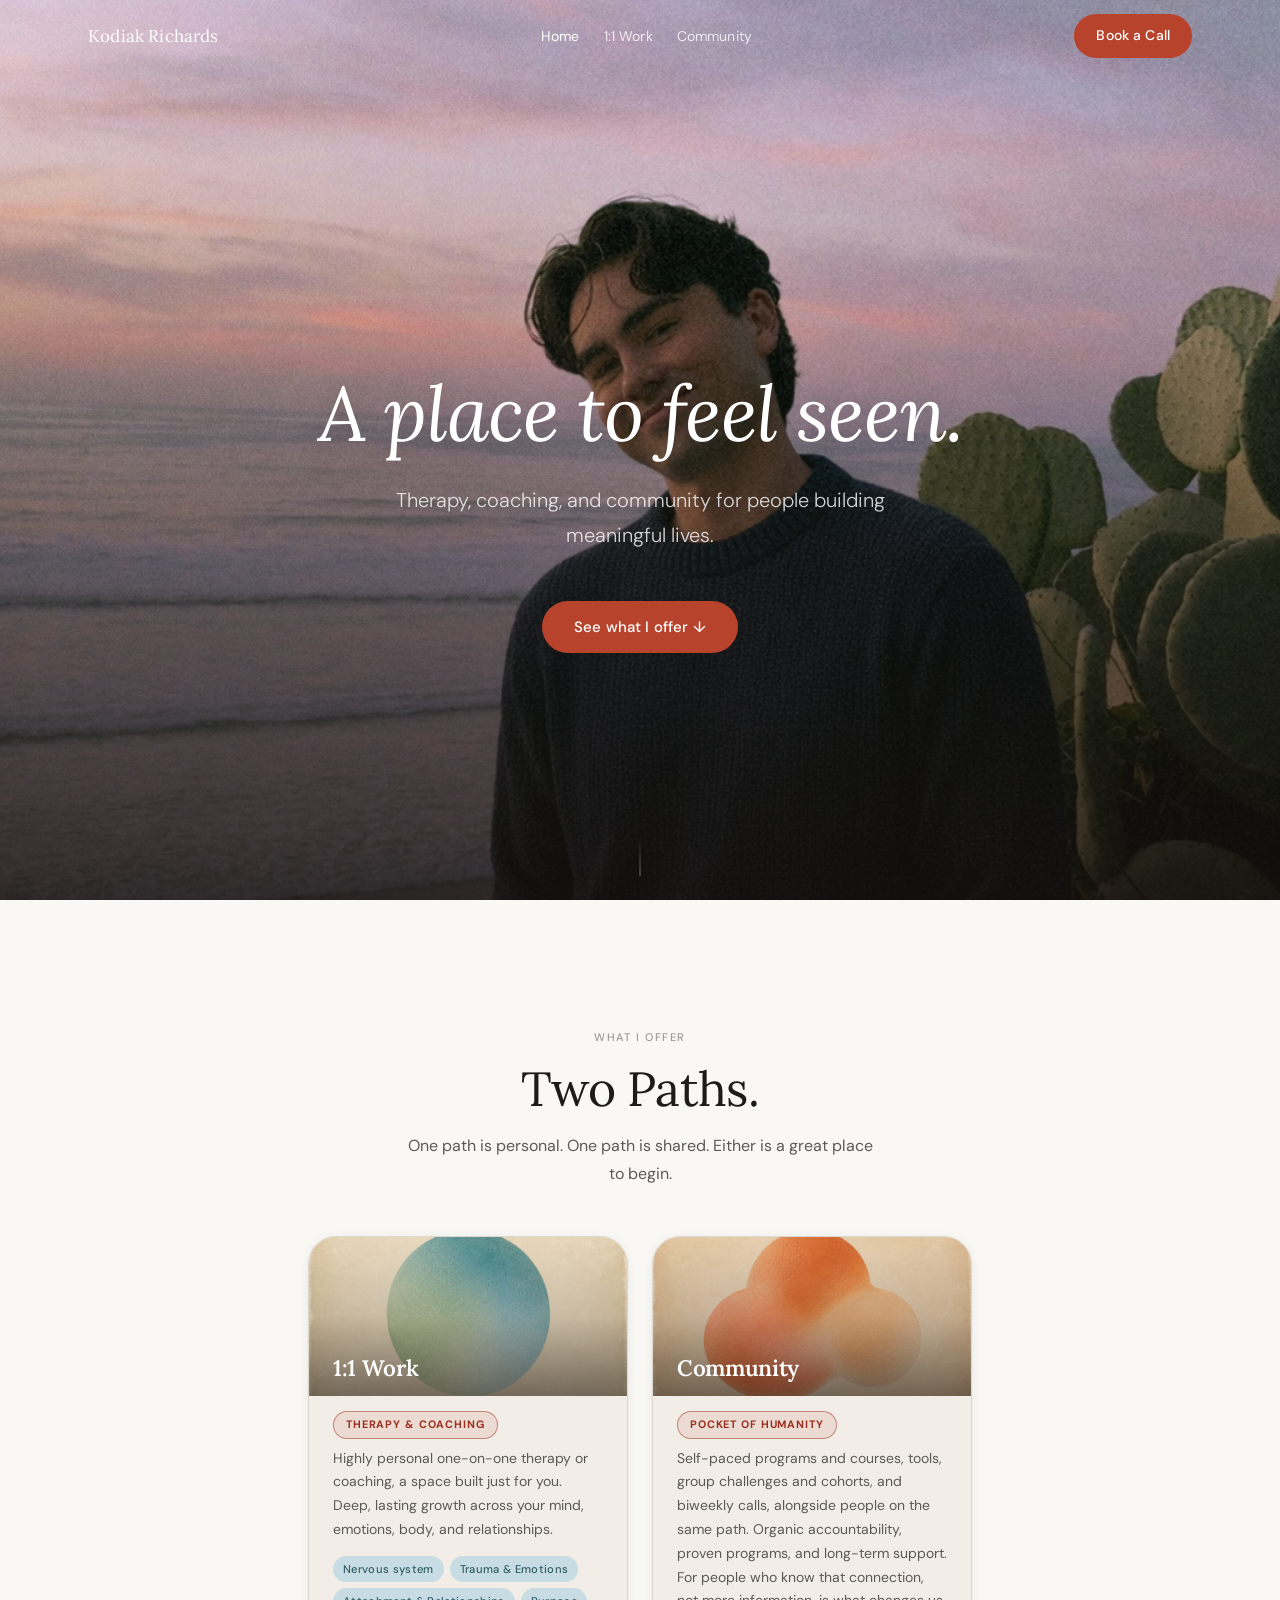
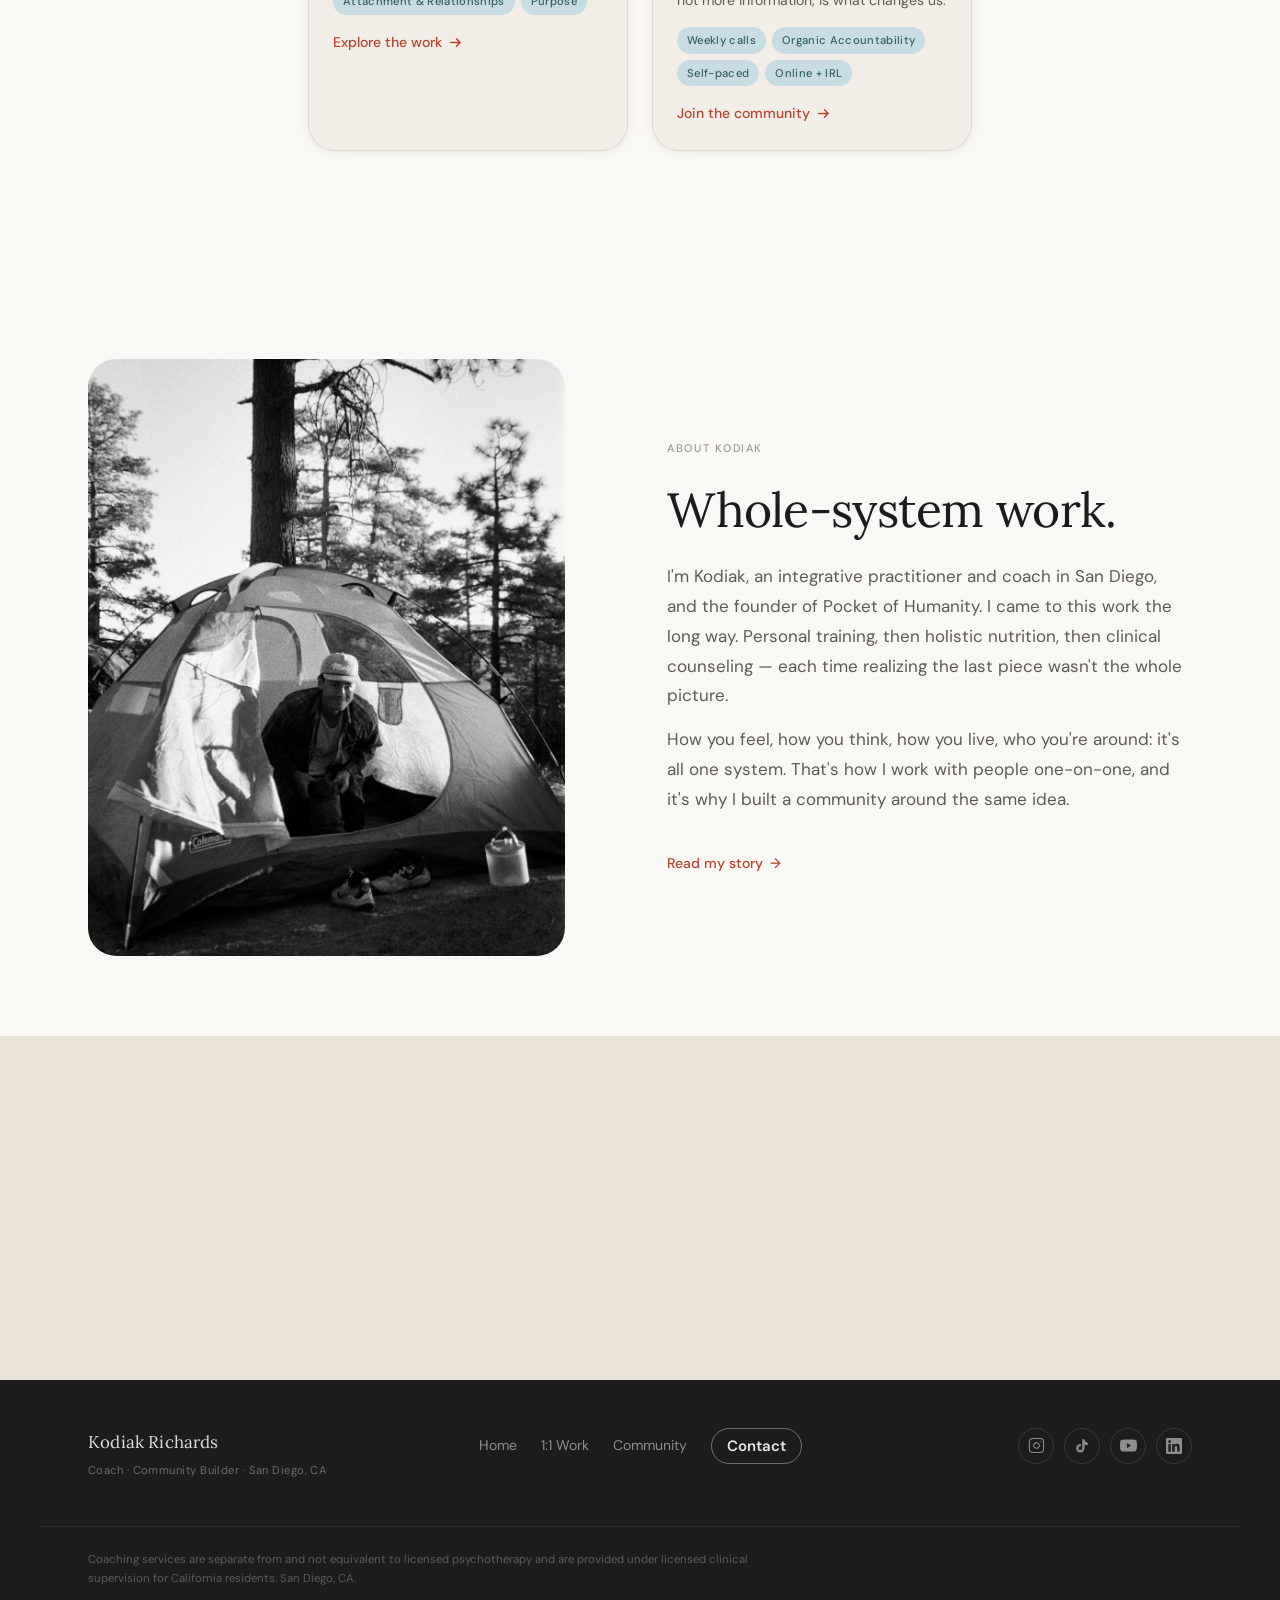
==== commit 1aed3f6b: "12-item copy and layout batch - Global: Contact link added to hamburger menu on all pages (terracott" ====
--- a/index.html
+++ b/index.html
@@ -56,6 +56,7 @@
       <a href="index.html">Home</a>
       <a href="one-on-one.html">1:1 Work &amp; Programs</a>
       <a href="community.html">Community</a>
+      <a href="contact.html" class="nav__mobile-contact">Contact</a>
       <a href="https://cal.com/kodiak.richards/intro-call" class="btn btn-primary" target="_blank" rel="noopener noreferrer">Book a Call</a>
     </div>
   </header>
@@ -103,12 +104,12 @@
             </div>
             <div class="offer-card__body">
               <span class="offer-card__tag">THERAPY &amp; COACHING</span>
-              <p class="offer-card__desc">Integrative one-on-one therapy or coaching to help you feel at peace and present in your own life — through deep, lasting growth.</p>
+              <p class="offer-card__desc">Highly personal one-on-one therapy or coaching, a space built just for you. Deep, lasting growth across your mind, emotions, body, and relationships.</p>
               <div class="offer-card__tags" aria-label="Focus areas">
                 <span class="tag">Nervous system</span>
                 <span class="tag">Trauma &amp; Emotions</span>
-                <span class="tag">Relationships</span>
-                <span class="tag">Burnout &amp; Purpose</span>
+                <span class="tag">Attachment &amp; Relationships</span>
+                <span class="tag">Purpose</span>
               </div>
               <span class="offer-card__link">
                 Explore the work
@@ -124,10 +125,10 @@
             </div>
             <div class="offer-card__body">
               <span class="offer-card__tag">POCKET OF HUMANITY</span>
-              <p class="offer-card__desc">A community for intentional people who know that connection, not more information, is what changes us. We become ourselves in the presence of others.</p>
+              <p class="offer-card__desc">Self-paced programs and courses, tools, group challenges and cohorts, and biweekly calls, alongside people on the same path. Organic accountability, proven programs, and long-term support. For people who know that connection, not more information, is what changes us.</p>
               <div class="offer-card__tags" aria-label="What's included">
                 <span class="tag">Weekly calls</span>
-                <span class="tag">Peer support</span>
+                <span class="tag">Organic Accountability</span>
                 <span class="tag">Self-paced</span>
                 <span class="tag">Online + IRL</span>
               </div>
--- a/styles.css
+++ b/styles.css
@@ -393,6 +393,10 @@
   border-bottom: none;
   line-height: 1;
 }
+.nav__mobile a.nav__mobile-contact {
+  color: var(--accent-warm);
+  font-weight: 500;
+}
 
 @media (max-width: 768px) {
   .nav__links,
@@ -1496,9 +1500,9 @@
 .spec-tag {
   font-size: 0.8rem;
   font-weight: 500;
-  color: var(--text-muted);
-  background-color: var(--bg-warm);
-  padding: 7px 14px;
+  color: var(--accent-dark);
+  background-color: var(--accent-pale);
+  padding: 6px 14px;
   letter-spacing: 0.01em;
 }
 
@@ -1507,7 +1511,7 @@
   display: flex;
   flex-wrap: wrap;
   gap: 8px;
-  margin-bottom: var(--sp-lg);
+  margin-bottom: 8px; /* tight gap — toggle sits in same visual group */
 }
 .spec-featured__item {
   font-size: 0.825rem;
@@ -1515,35 +1519,37 @@
   letter-spacing: 0.01em;
 }
 
-/* Collapsible "Other areas of focus" — tag-pill toggle matching spec-featured aesthetic */
+/* Collapsible "Other areas of focus" — outline pill in same accent palette as solid bubbles */
+.spec-more {
+  margin-bottom: var(--sp-lg); /* breathing room before bio */
+}
 .spec-more summary {
-  font-size: 0.8rem;
+  font-size: 0.825rem;
   font-weight: 500;
-  color: var(--text-muted);
+  color: var(--accent-dark);
   cursor: pointer;
   list-style: none;
   display: inline-flex;
   align-items: center;
   gap: 5px;
   padding: 6px 14px;
-  border: 1.5px solid var(--border);
+  border: 1.5px solid var(--accent-pale);
   border-radius: var(--r-pill);
   user-select: none;
   letter-spacing: 0.01em;
-  background: transparent;
-  transition: border-color var(--ease), color var(--ease);
-  margin-top: 4px;
+  background: rgba(200, 221, 227, 0.22);
+  transition: border-color var(--ease), background-color var(--ease);
 }
 .spec-more summary:hover {
-  border-color: var(--text-light);
-  color: var(--text);
+  border-color: var(--accent);
+  background: rgba(200, 221, 227, 0.42);
 }
 .spec-more summary::-webkit-details-marker { display: none; }
 .spec-more summary::after {
   content: '+';
-  font-size: 0.95rem;
-  font-weight: 400;
-  color: var(--text-light);
+  font-size: 0.875rem;
+  font-weight: 500;
+  color: var(--accent-dark);
   line-height: 1;
 }
 .spec-more[open] summary::after { content: '−'; }
@@ -1551,7 +1557,8 @@
   display: flex;
   flex-wrap: wrap;
   gap: 8px;
-  padding-top: var(--sp-sm);
+  margin-top: 8px; /* same gap as between pills — cloud extends the cluster */
+  padding-top: 0;
 }
 
 /* ============================================================
@@ -1758,6 +1765,7 @@
   display: grid;
   grid-template-columns: 1fr;
   max-width: 460px;
+  margin-inline: auto;
   gap: var(--sp-md);
 }
 
@@ -1941,16 +1949,18 @@
 .footer__nav a:hover { color: rgba(255,255,255,0.9); }
 
 .footer__nav a.footer__contact-link {
-  border: 1.5px solid rgba(255,255,255,0.25);
+  border: 1.5px solid rgba(255,255,255,0.38);
   border-radius: var(--r-pill);
   padding: 5px 15px;
-  color: rgba(255,255,255,0.72);
+  color: rgba(255,255,255,0.9);
+  font-weight: 600;
+  font-size: 0.9375rem;
   transition: border-color var(--ease), color var(--ease), background-color var(--ease);
 }
 .footer__nav a.footer__contact-link:hover {
-  border-color: rgba(255,255,255,0.55);
-  color: rgba(255,255,255,0.95);
-  background-color: rgba(255,255,255,0.06);
+  border-color: rgba(255,255,255,0.65);
+  color: #fff;
+  background-color: rgba(255,255,255,0.08);
 }
 
 .footer__social {
@@ -2034,6 +2044,18 @@
 .credentials .about__inner {
   grid-template-columns: 1fr;
   max-width: 760px;
+}
+
+.credentials > .label {
+  display: block;
+  max-width: 760px;
+  margin-inline: auto;
+  padding-inline: var(--pad);
+  margin-bottom: var(--sp-sm);
+}
+
+#creds-heading {
+  font-size: clamp(1.375rem, 2.5vw, 1.875rem);
 }
 
 .credentials .about__image {
@@ -2303,6 +2325,14 @@
   line-height: 1.8;
 }
 
+.path-selector__shared {
+  text-align: center;
+  font-size: clamp(0.9375rem, 1.5vw, 1.0625rem);
+  color: var(--text-muted);
+  margin-top: var(--sp-md);
+  font-style: italic;
+}
+
 @media (max-width: 640px) {
   .path-selector__cols {
     grid-template-columns: 1fr;
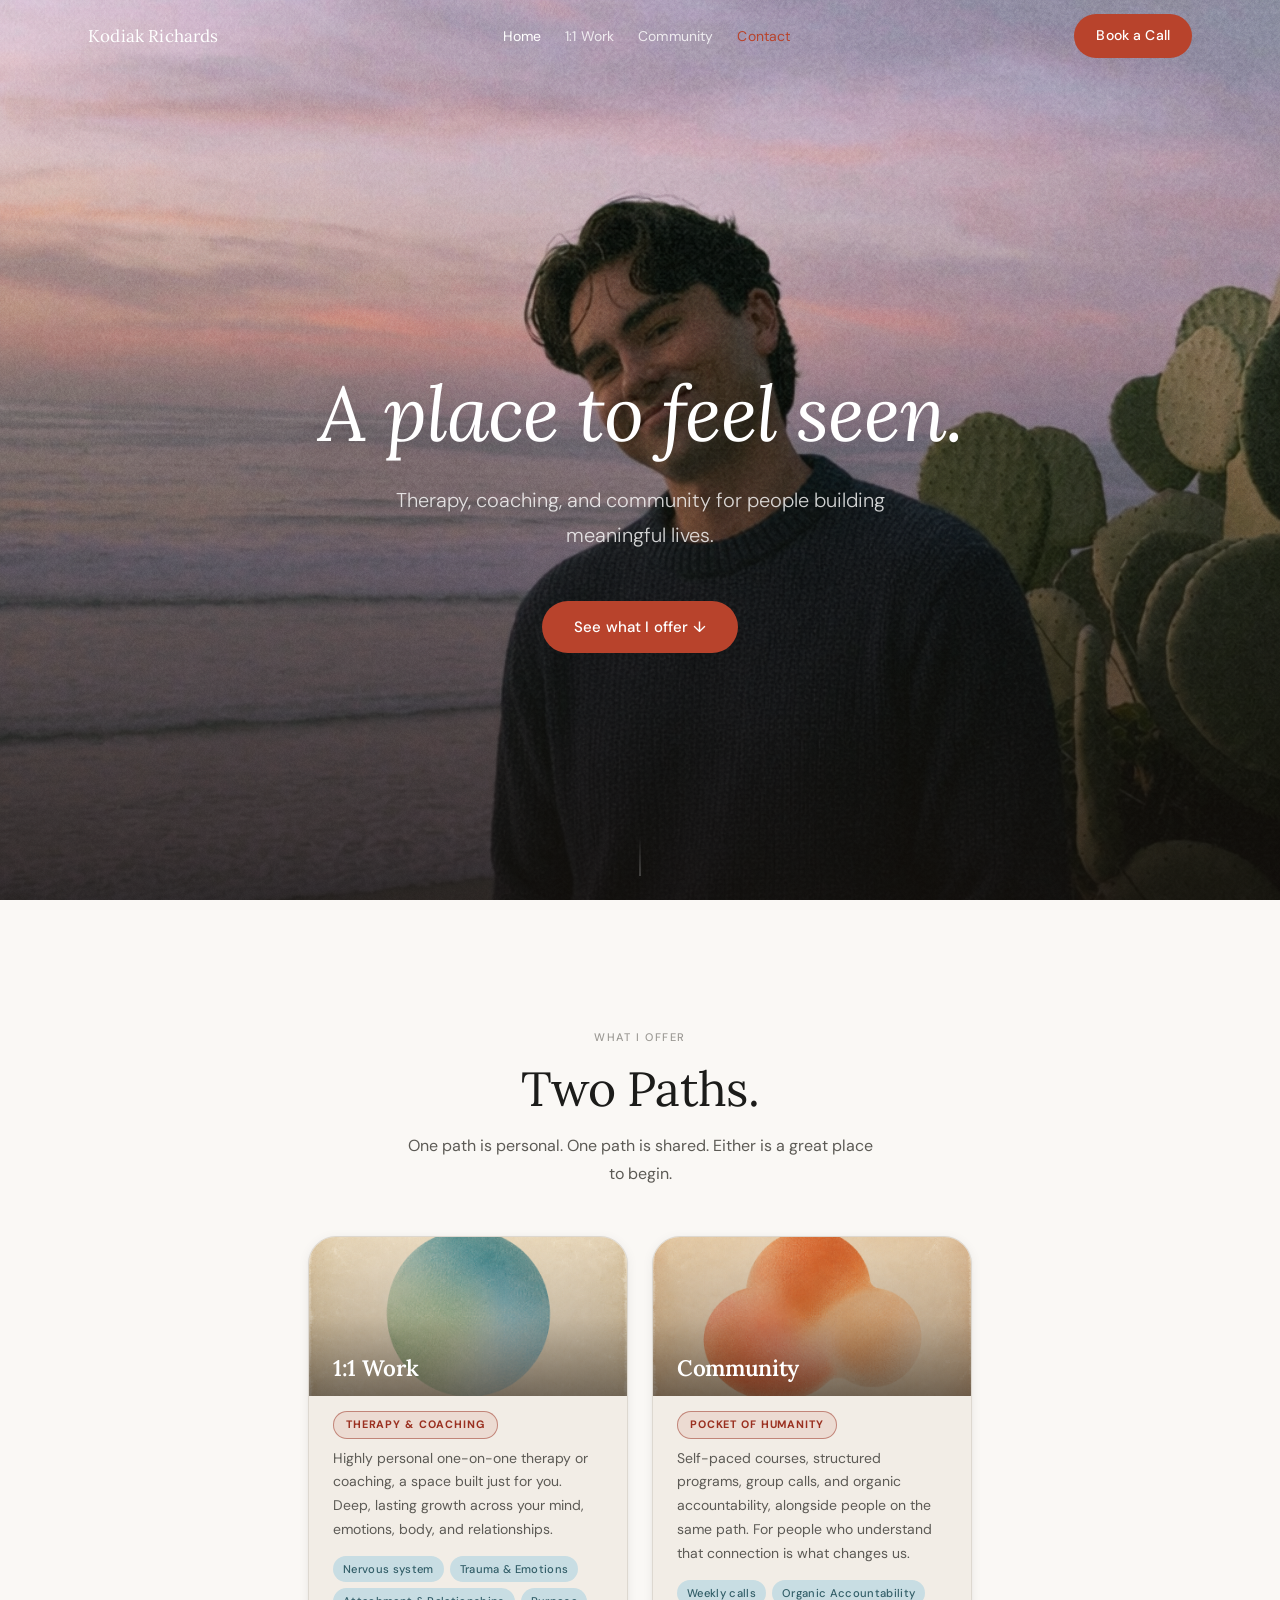
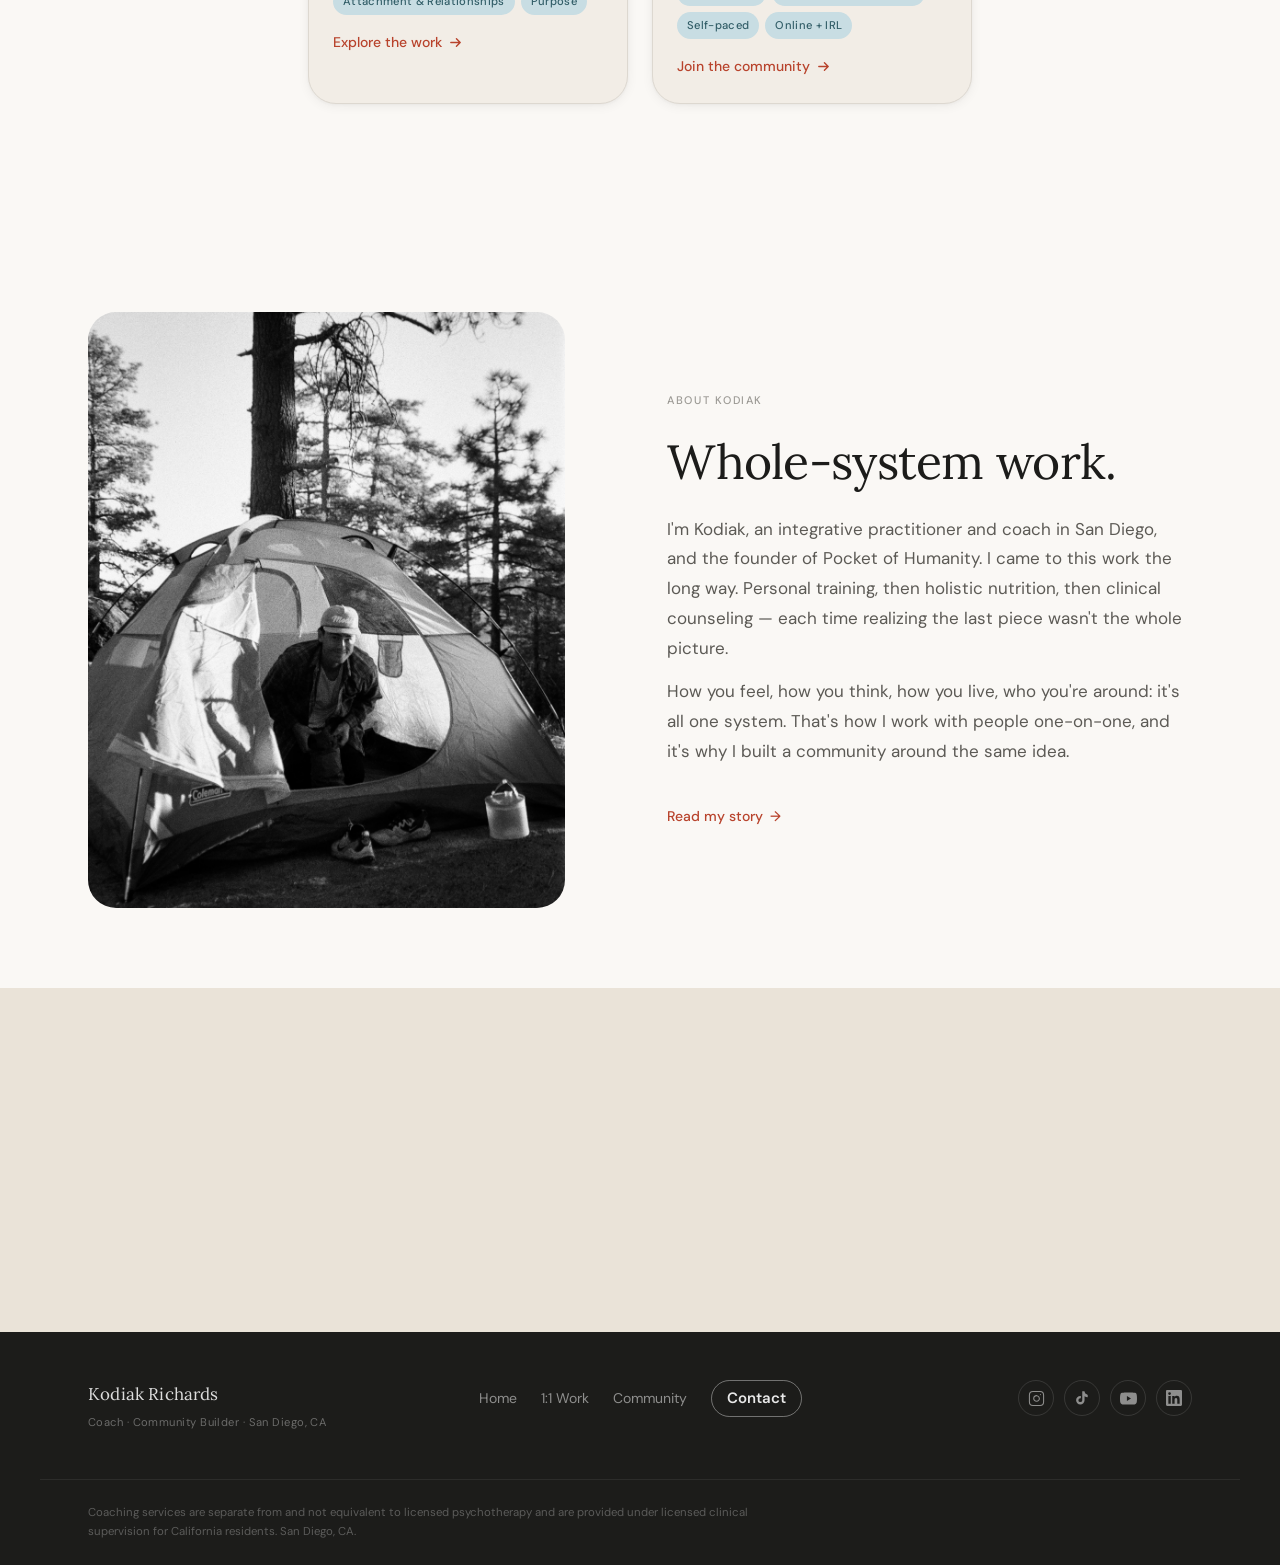
==== commit e2982343: "Four copy and nav revisions - Home Community card: shortened body copy - 1:1 therapy card: restored " ====
--- a/index.html
+++ b/index.html
@@ -40,6 +40,7 @@
           <li><a href="index.html">Home</a></li>
           <li><a href="one-on-one.html">1:1 Work</a></li>
           <li><a href="community.html">Community</a></li>
+          <li><a href="contact.html" class="nav__contact">Contact</a></li>
         </ul>
 
         <div class="nav__cta">
@@ -125,7 +126,7 @@
             </div>
             <div class="offer-card__body">
               <span class="offer-card__tag">POCKET OF HUMANITY</span>
-              <p class="offer-card__desc">Self-paced programs and courses, tools, group challenges and cohorts, and biweekly calls, alongside people on the same path. Organic accountability, proven programs, and long-term support. For people who know that connection, not more information, is what changes us.</p>
+              <p class="offer-card__desc">Self-paced courses, structured programs, group calls, and organic accountability, alongside people on the same path. For people who understand that connection is what changes us.</p>
               <div class="offer-card__tags" aria-label="What's included">
                 <span class="tag">Weekly calls</span>
                 <span class="tag">Organic Accountability</span>
--- a/styles.css
+++ b/styles.css
@@ -315,6 +315,13 @@
 .nav.scrolled .nav__links a.active,
 .nav--light .nav__links a:hover,
 .nav--light .nav__links a.active { color: var(--text); }
+
+.nav__links a.nav__contact,
+.nav.scrolled .nav__links a.nav__contact,
+.nav--light .nav__links a.nav__contact { color: var(--accent-warm); }
+.nav__links a.nav__contact:hover,
+.nav.scrolled .nav__links a.nav__contact:hover,
+.nav--light .nav__links a.nav__contact:hover { color: var(--accent-warm-dark); }
 
 /* CTA */
 .nav__cta { flex-shrink: 0; }
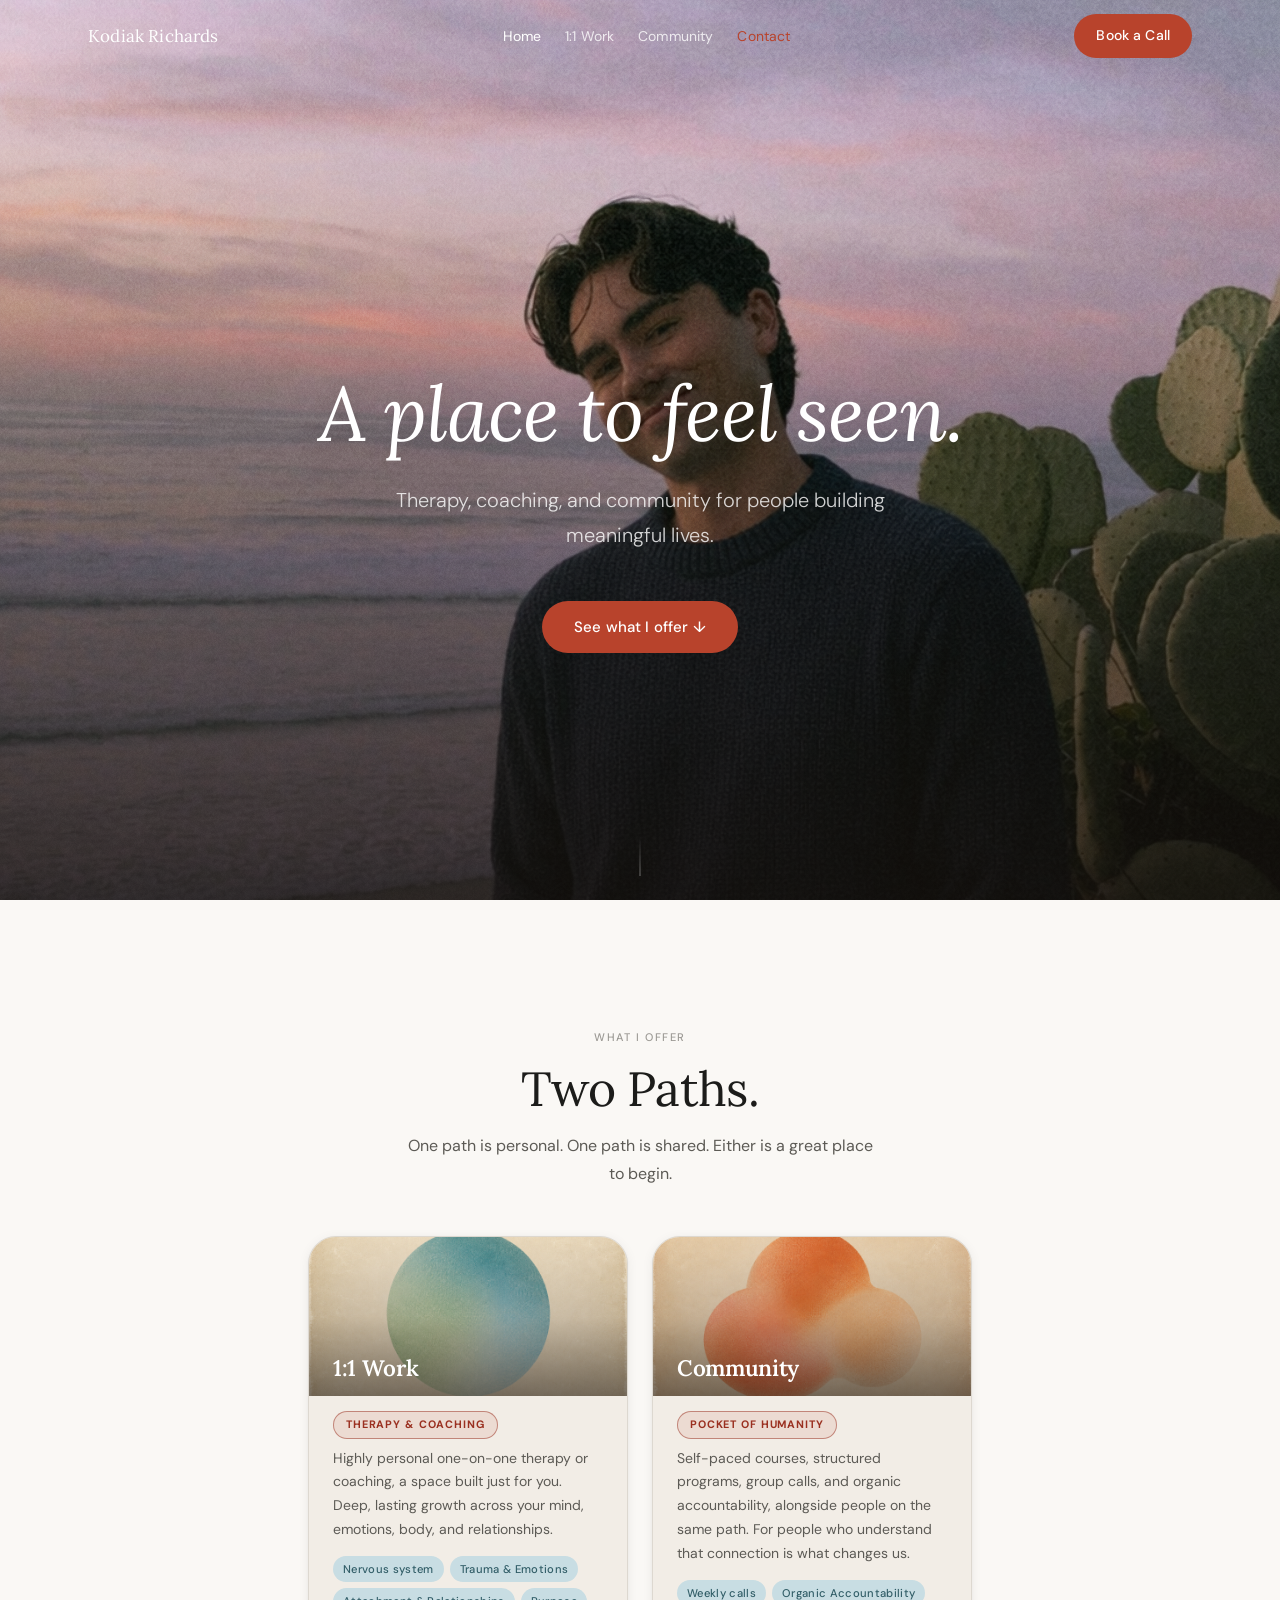
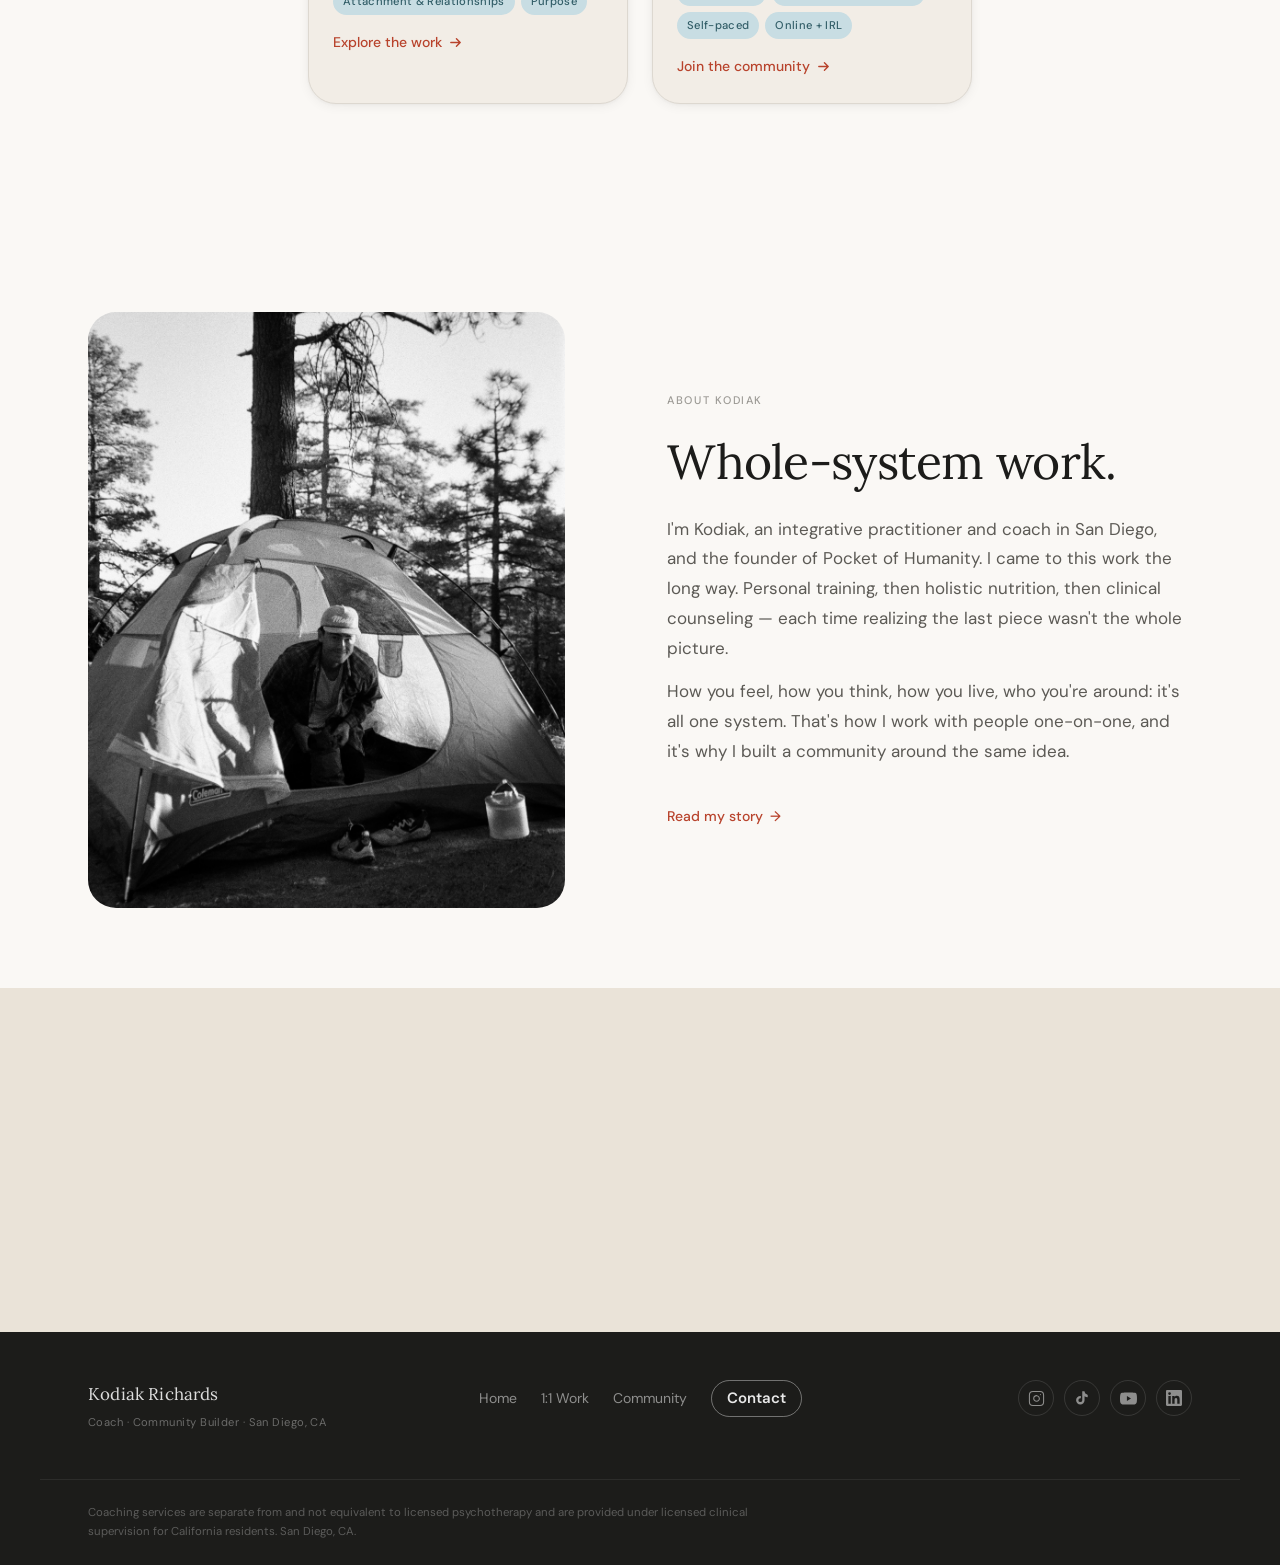
==== commit b243d32e: "Add robots.txt, sitemap.xml, llms.txt, canonical tags, and JSON-LD for search indexing Allow all cra" ====
--- a/index.html
+++ b/index.html
@@ -6,17 +6,18 @@
 
   <title>Kodiak Richards — Therapist, Coach &amp; Founder of Pocket of Humanity</title>
   <meta name="description" content="Kodiak Richards is a therapist-in-training, integrative coach, and founder of Pocket of Humanity. 1:1 work and community for growth-oriented humans. San Diego, CA.">
+  <link rel="canonical" href="https://www.kodiakrichards.com/">
 
   <!-- Open Graph -->
   <meta property="og:type"        content="website">
-  <meta property="og:url"         content="https://kodiakrichards.com/">
+  <meta property="og:url"         content="https://www.kodiakrichards.com/">
   <meta property="og:title"       content="Kodiak Richards — Therapist, Coach &amp; Founder of Pocket of Humanity">
   <meta property="og:description" content="A place to feel seen. Therapy, coaching, and community rooted in what it means to be human.">
-  <meta property="og:image"       content="https://kodiakrichards.com/images/og-home.jpg">
+  <meta property="og:image"       content="https://www.kodiakrichards.com/images/og-home.jpg">
   <meta name="twitter:card"       content="summary_large_image">
   <meta name="twitter:title"      content="Kodiak Richards">
   <meta name="twitter:description" content="A place to feel seen. Therapy, coaching, and community rooted in what it means to be human.">
-  <meta name="twitter:image"      content="https://kodiakrichards.com/images/og-home.jpg">
+  <meta name="twitter:image"      content="https://www.kodiakrichards.com/images/og-home.jpg">
 
   <!-- Fonts -->
   <link rel="preconnect" href="https://fonts.googleapis.com">
@@ -25,6 +26,47 @@
 
   <link rel="stylesheet" href="styles.css">
   <link rel="icon" type="image/svg+xml" href="favicon.svg">
+  <!-- Structured data -->
+  <script type="application/ld+json">
+  {
+    "@context": "https://schema.org",
+    "@graph": [
+      {
+        "@type": "Person",
+        "@id": "https://www.kodiakrichards.com/#kodiak",
+        "name": "Kodiak Richards",
+        "jobTitle": "Therapist-in-Training and Integrative Coach",
+        "url": "https://www.kodiakrichards.com/",
+        "image": "https://www.kodiakrichards.com/images/photos/kodiak-camping-bw.jpg",
+        "alumniOf": { "@type": "CollegeOrUniversity", "name": "Concordia University Irvine" },
+        "knowsAbout": ["Nervous system regulation", "Internal Family Systems", "Somatic therapy", "Trauma-informed care", "HRV biofeedback", "Burnout", "Digital wellness", "Technology addiction", "Holistic mental health"],
+        "sameAs": [
+          "https://www.instagram.com/kodiakrichards/",
+          "https://www.tiktok.com/@kodiakrichards",
+          "https://www.youtube.com/@kodiakrichards",
+          "https://www.linkedin.com/in/kodiakrichards",
+          "https://sandiegotherapycenter.org/team-member/kodiak-richards/"
+        ]
+      },
+      {
+        "@type": "ProfessionalService",
+        "@id": "https://www.kodiakrichards.com/#practice",
+        "name": "Kodiak Richards — Therapy, Coaching & Community",
+        "url": "https://www.kodiakrichards.com/",
+        "provider": { "@id": "https://www.kodiakrichards.com/#kodiak" },
+        "areaServed": [{ "@type": "City", "name": "San Diego" }, { "@type": "State", "name": "California" }],
+        "address": { "@type": "PostalAddress", "addressLocality": "San Diego", "addressRegion": "CA", "addressCountry": "US" }
+      },
+      {
+        "@type": "Organization",
+        "@id": "https://www.kodiakrichards.com/#poh",
+        "name": "Pocket of Humanity",
+        "url": "https://www.kodiakrichards.com/community.html",
+        "founder": { "@id": "https://www.kodiakrichards.com/#kodiak" }
+      }
+    ]
+  }
+  </script>
 </head>
 <body>
 
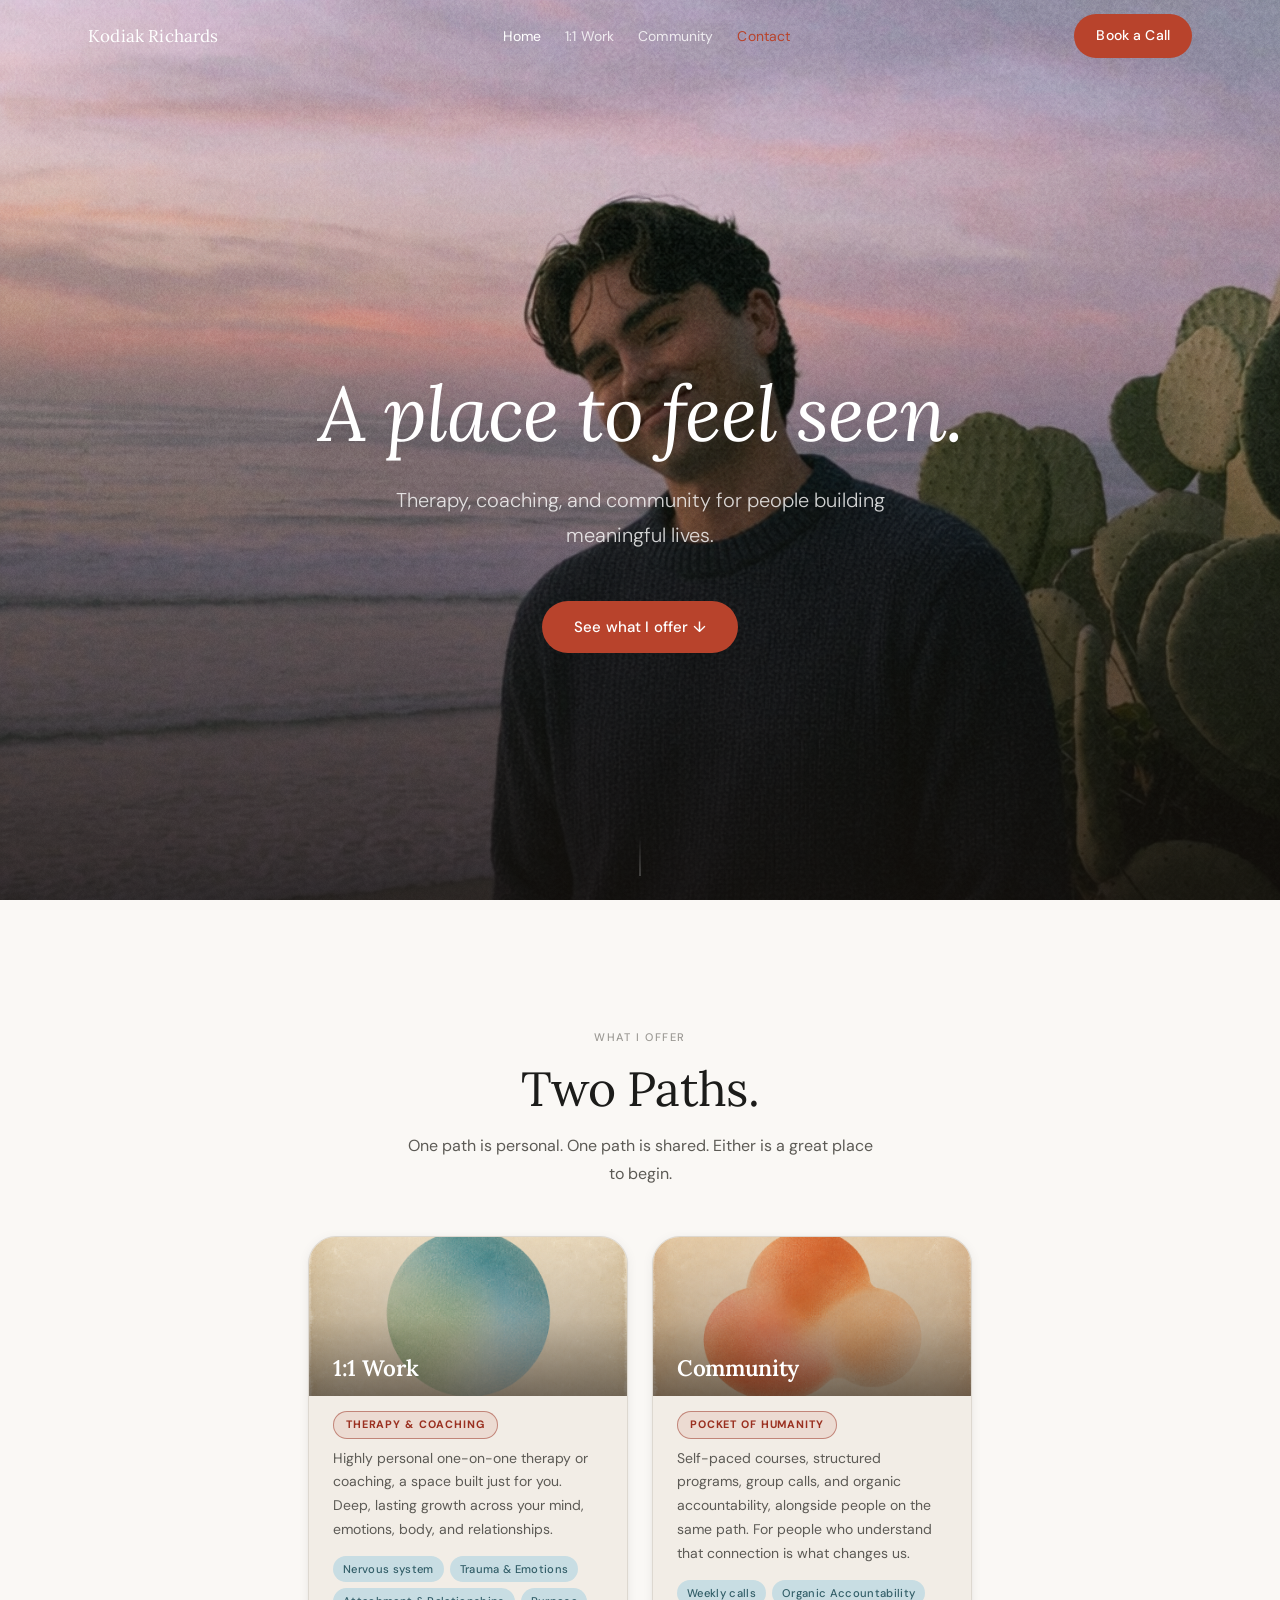
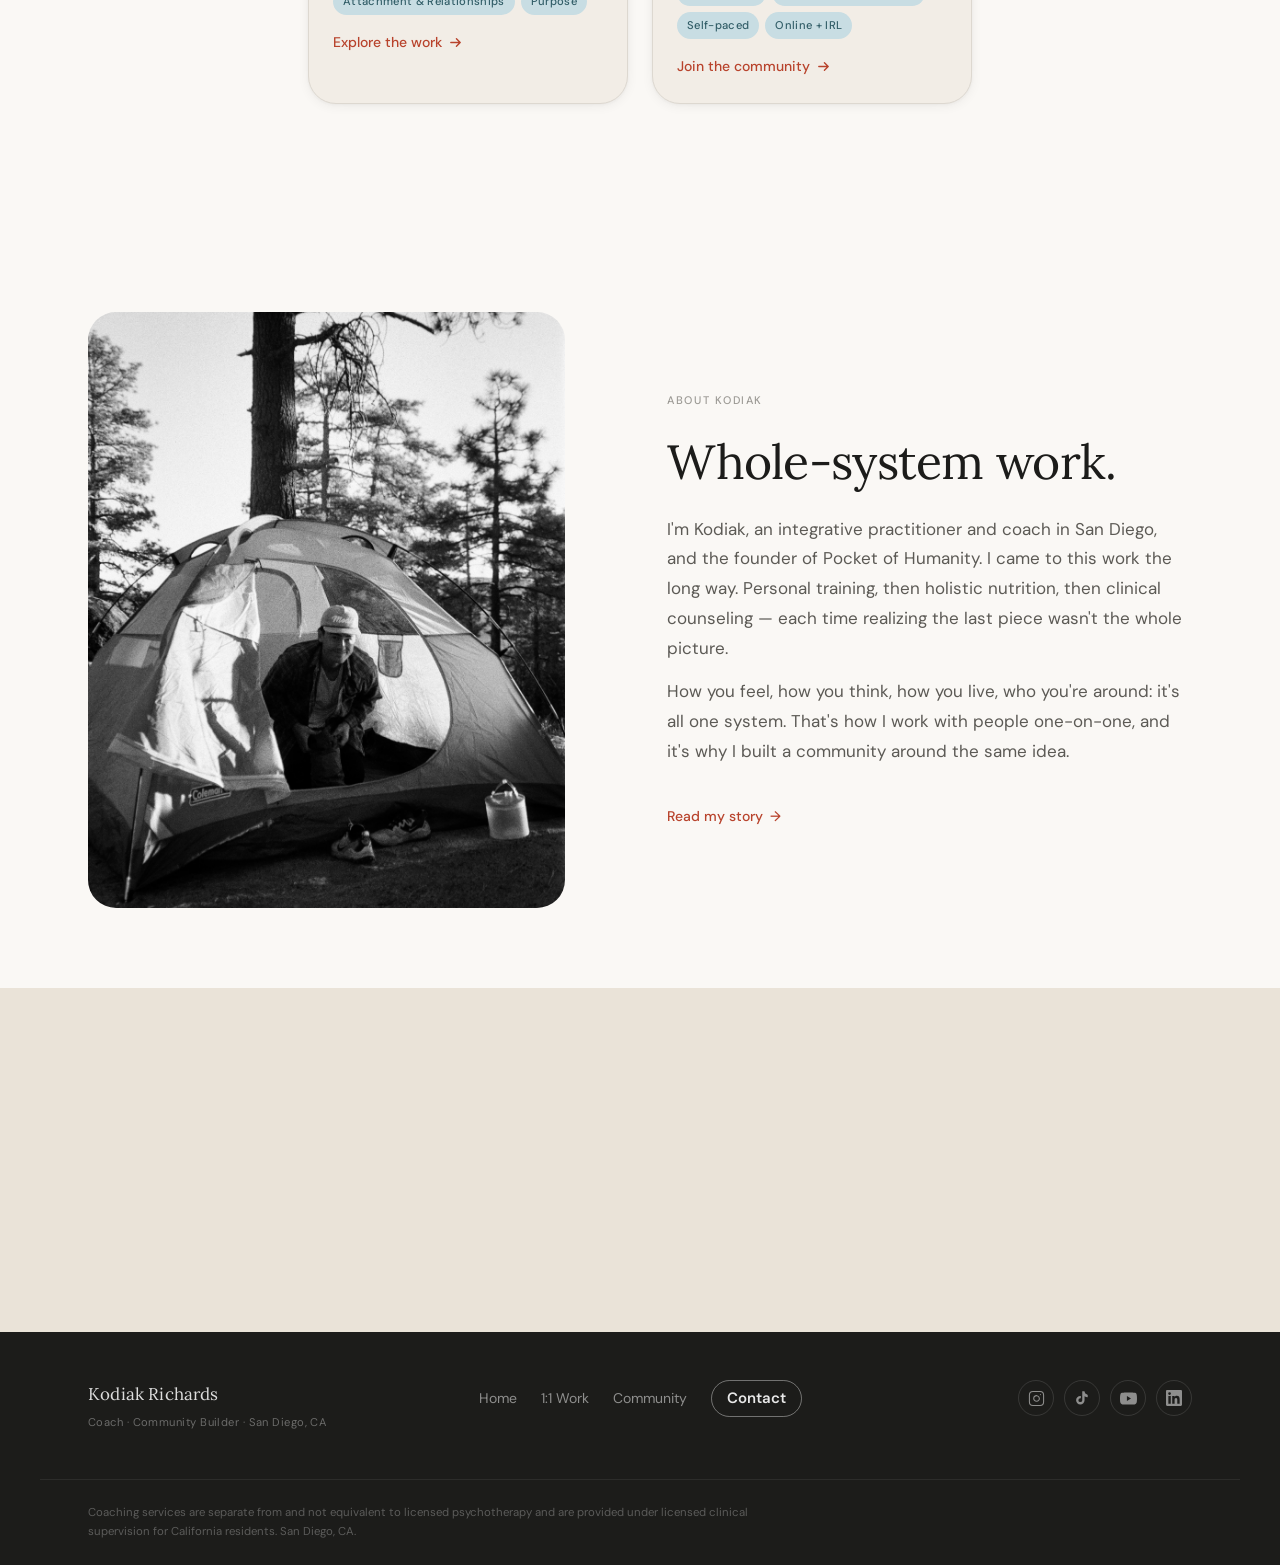
==== commit 551594f0: "Update meta descriptions: new 1:1 copy, fit all pages to 120-160 chars Co-Authored-By: Claude Opus 5" ====
--- a/index.html
+++ b/index.html
@@ -5,7 +5,7 @@
   <meta name="viewport" content="width=device-width, initial-scale=1.0">
 
   <title>Kodiak Richards — Therapist, Coach &amp; Founder of Pocket of Humanity</title>
-  <meta name="description" content="Kodiak Richards is a therapist-in-training, integrative coach, and founder of Pocket of Humanity. 1:1 work and community for growth-oriented humans. San Diego, CA.">
+  <meta name="description" content="Kodiak Richards: therapist-in-training, integrative coach, and founder of Pocket of Humanity. 1:1 work and community for growth-oriented humans. San Diego, CA.">
   <link rel="canonical" href="https://www.kodiakrichards.com/">
 
   <!-- Open Graph -->
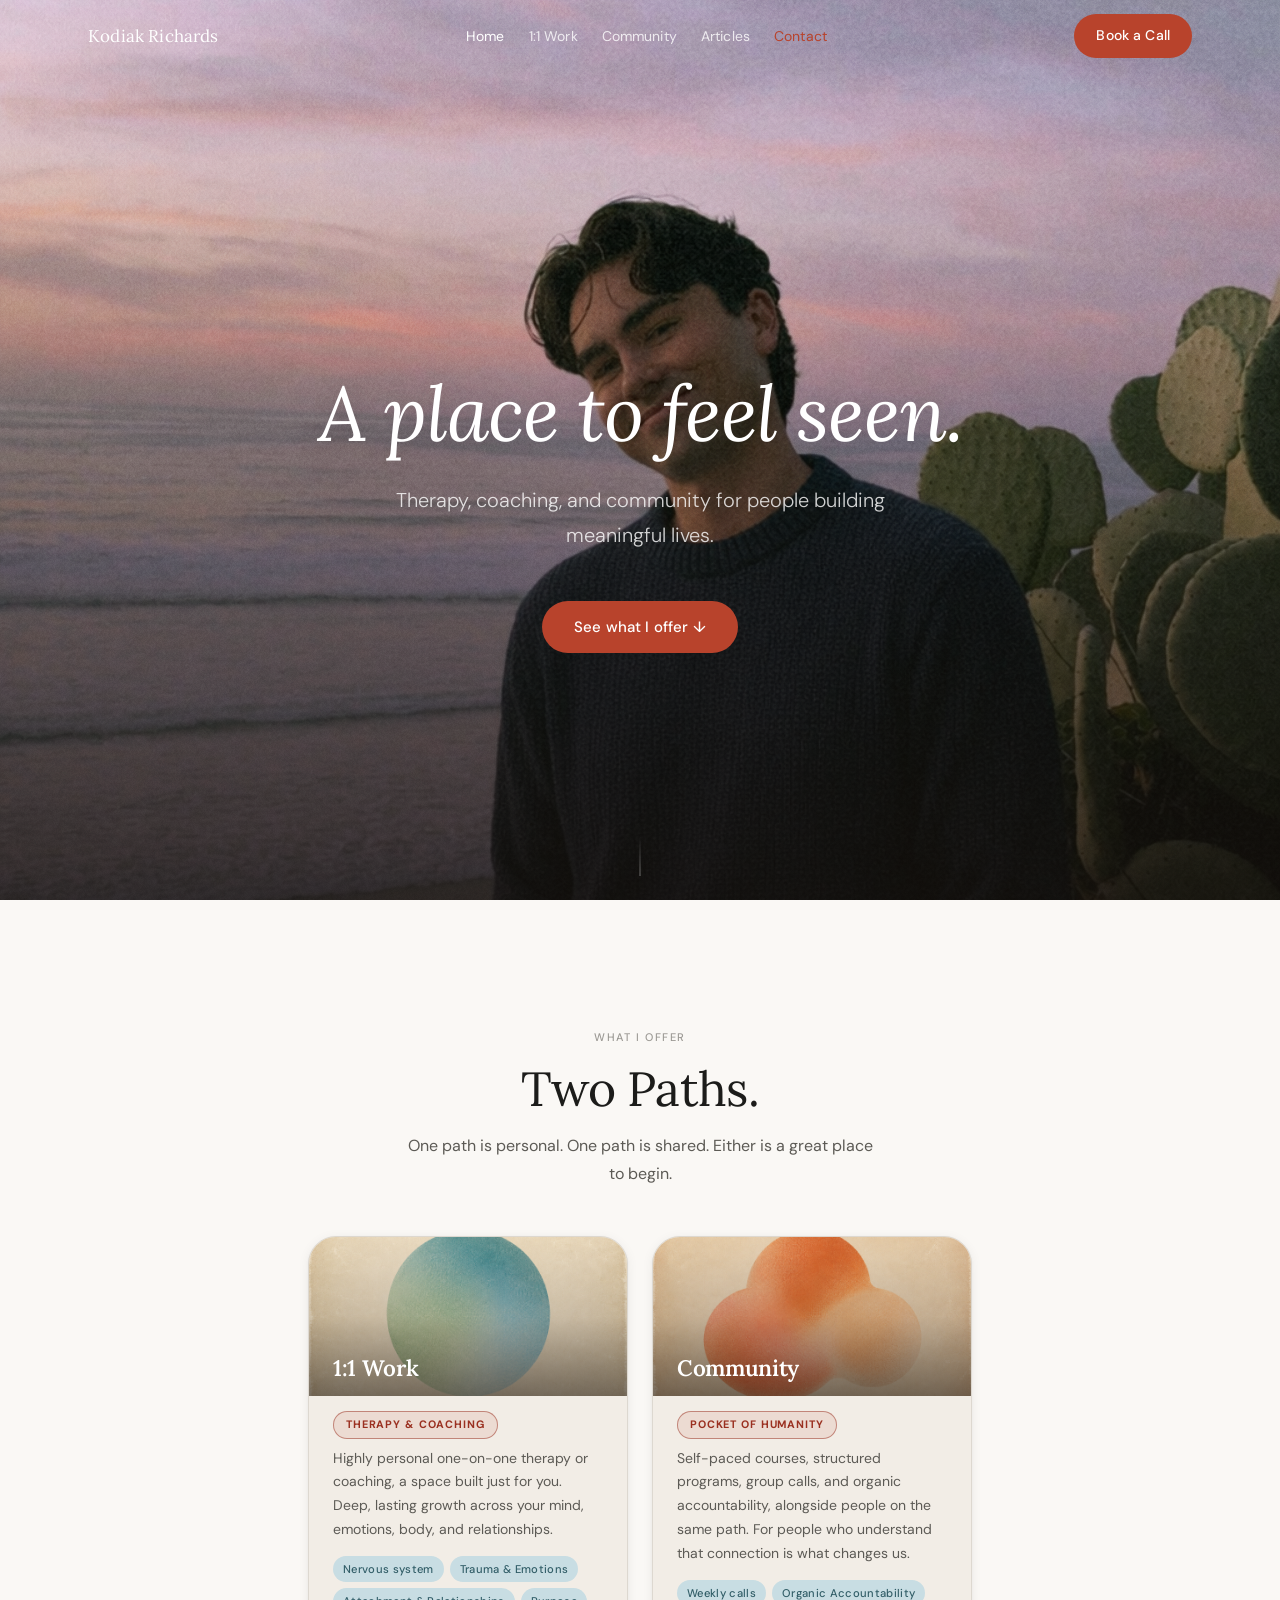
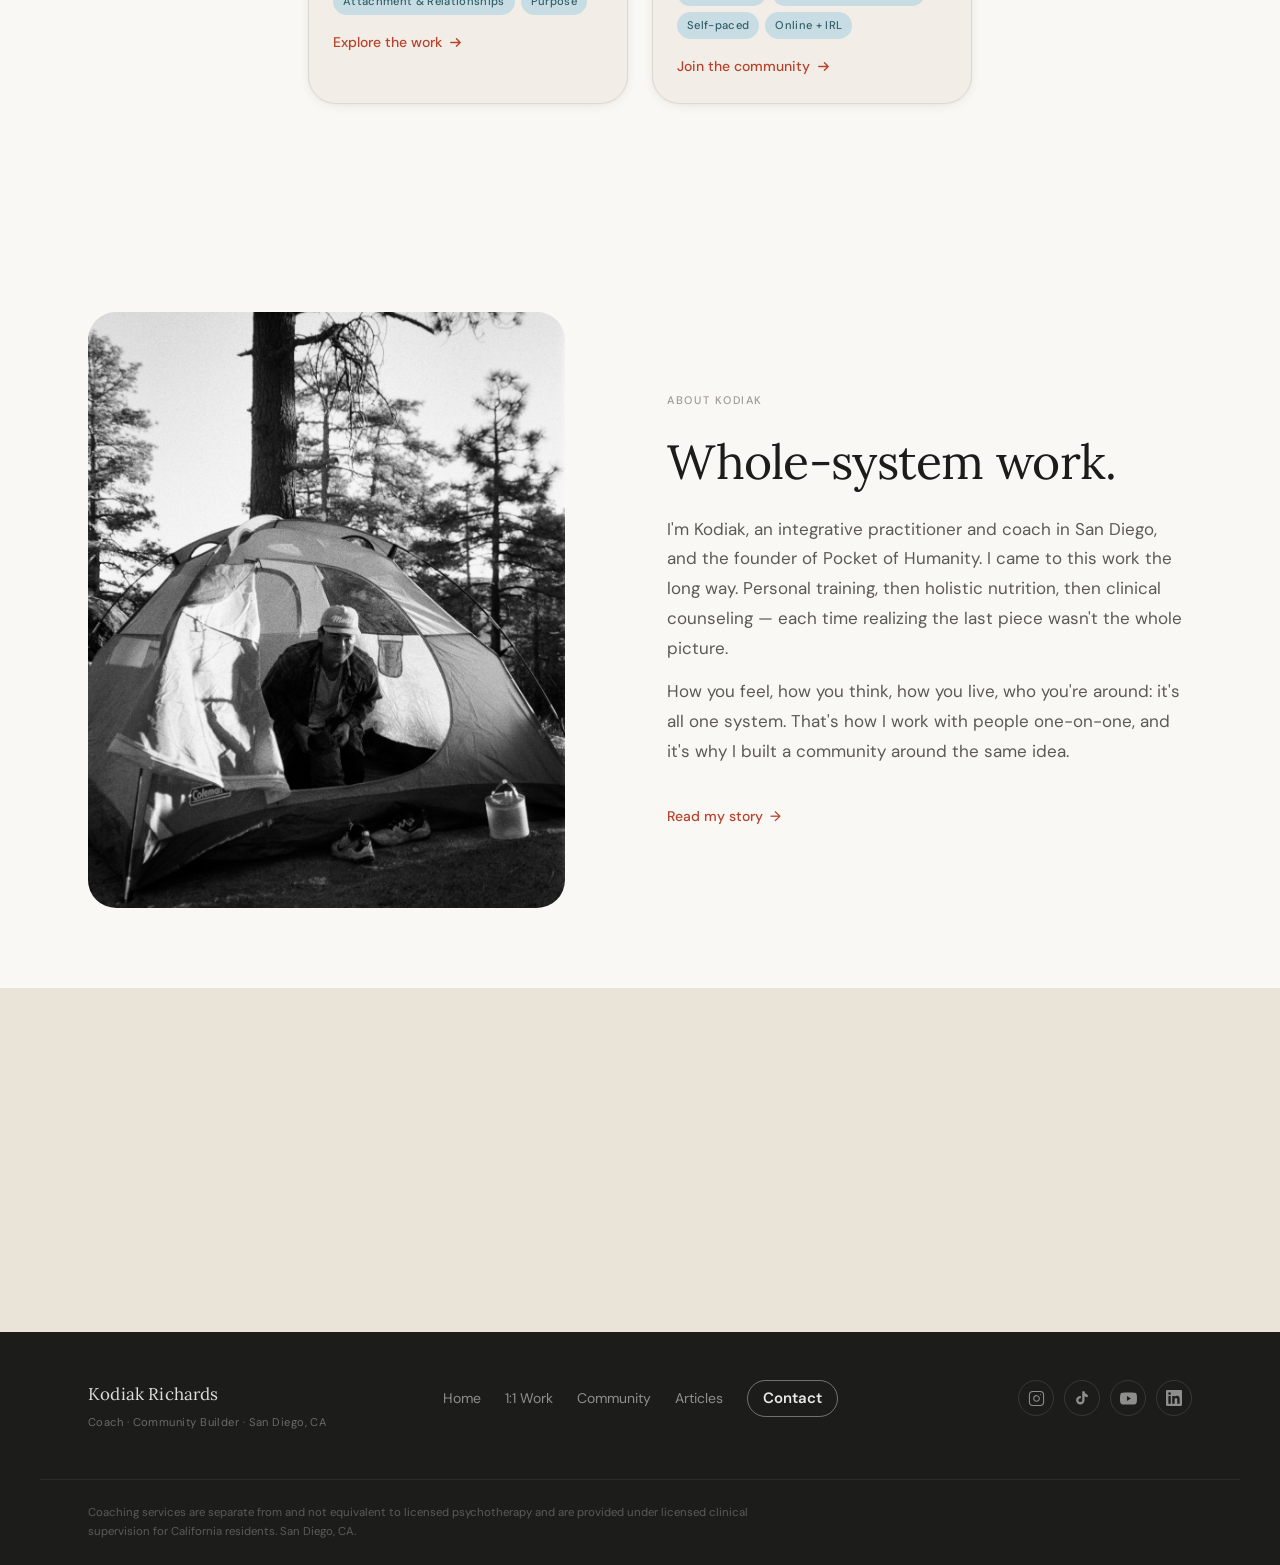
==== commit 5b4fd715: "Add Articles section, article template, IndexNow action, and publishing guide - /articles/ index wit" ====
--- a/index.html
+++ b/index.html
@@ -82,6 +82,7 @@
           <li><a href="index.html">Home</a></li>
           <li><a href="one-on-one.html">1:1 Work</a></li>
           <li><a href="community.html">Community</a></li>
+          <li><a href="articles/">Articles</a></li>
           <li><a href="contact.html" class="nav__contact">Contact</a></li>
         </ul>
 
@@ -99,6 +100,7 @@
       <a href="index.html">Home</a>
       <a href="one-on-one.html">1:1 Work &amp; Programs</a>
       <a href="community.html">Community</a>
+      <a href="articles/">Articles</a>
       <a href="contact.html" class="nav__mobile-contact">Contact</a>
       <a href="https://cal.com/kodiak.richards/intro-call" class="btn btn-primary" target="_blank" rel="noopener noreferrer">Book a Call</a>
     </div>
@@ -290,6 +292,7 @@
         <a href="index.html">Home</a>
         <a href="one-on-one.html">1:1 Work</a>
         <a href="community.html">Community</a>
+        <a href="articles/">Articles</a>
         <a href="contact.html" class="footer__contact-link">Contact</a>
       </nav>
 
--- a/styles.css
+++ b/styles.css
@@ -2475,3 +2475,295 @@
   line-height: 1.7;
   margin-bottom: var(--sp-md);
 }
+
+/* ============================================================
+   ARTICLES — index page
+   ============================================================ */
+.articles-hero {
+  padding-top: calc(var(--nav-h) + var(--sp-xl));
+  padding-bottom: var(--sp-lg);
+}
+
+.articles-hero__inner,
+.articles-list-section__inner {
+  max-width: 760px;
+  margin-inline: auto;
+  padding-inline: var(--pad);
+}
+
+.articles-hero .label { margin-bottom: var(--sp-sm); }
+.articles-hero h1     { margin-bottom: var(--sp-md); }
+.articles-hero p      { color: var(--text-muted); font-size: 1.0625rem; max-width: 60ch; }
+
+.articles-list-section { padding-bottom: var(--sp-xl); }
+
+.article-list { border-top: 1px solid var(--border); }
+
+.article-card { border-bottom: 1px solid var(--border); }
+
+.article-card a {
+  display: block;
+  padding-block: var(--sp-md);
+  transition: color var(--ease);
+}
+
+.article-card__meta {
+  display: flex;
+  flex-wrap: wrap;
+  align-items: center;
+  gap: var(--sp-xs) var(--sp-sm);
+  font-size: 0.8125rem;
+  color: var(--text-light);
+  margin-bottom: var(--sp-xs);
+}
+
+.article-card__tag {
+  font-size: 0.6875rem;
+  font-weight: 500;
+  letter-spacing: 0.12em;
+  text-transform: uppercase;
+  color: var(--accent-dark);
+}
+
+.article-card h2 {
+  font-size: clamp(1.375rem, 2.6vw, 1.75rem);
+  margin-bottom: var(--sp-xs);
+  transition: color var(--ease);
+}
+
+.article-card a:hover h2 { color: var(--accent-dark); }
+
+.article-card p { color: var(--text-muted); }
+
+.articles-empty {
+  padding: var(--sp-lg) var(--sp-md);
+  background-color: var(--bg-warm);
+  border-radius: var(--r-md);
+  text-align: center;
+}
+
+.articles-empty h2 { font-size: clamp(1.375rem, 2.6vw, 1.75rem); font-style: italic; margin-bottom: var(--sp-xs); }
+.articles-empty p  { color: var(--text-muted); margin-bottom: var(--sp-md); }
+
+/* Empty state shows only when the list has no cards */
+.article-list:not(:has(li))    { display: none; }
+.article-list:has(li) + .articles-empty { display: none; }
+
+/* ============================================================
+   ARTICLES — single article
+   ============================================================ */
+.article {
+  padding-top: calc(var(--nav-h) + var(--sp-lg));
+  padding-bottom: var(--sp-xl);
+}
+
+/* ~65–75 characters per line */
+.article__inner {
+  max-width: 42rem;
+  margin-inline: auto;
+  padding-inline: var(--pad);
+}
+
+.breadcrumb ol {
+  display: flex;
+  flex-wrap: wrap;
+  gap: 0.375rem;
+  font-size: 0.8125rem;
+  color: var(--text-light);
+  margin-bottom: var(--sp-lg);
+}
+
+.breadcrumb li + li::before {
+  content: "/";
+  margin-right: 0.375rem;
+  color: var(--border);
+}
+
+.breadcrumb a { transition: color var(--ease); }
+.breadcrumb a:hover { color: var(--text); }
+.breadcrumb [aria-current="page"] { color: var(--text-muted); }
+
+.article__header h1 {
+  font-size: clamp(2.125rem, 5vw, 3.25rem);
+  line-height: 1.15;
+  margin-bottom: var(--sp-md);
+}
+
+.article__byline {
+  font-size: 0.875rem;
+  color: var(--text-muted);
+  line-height: 1.6;
+  margin-bottom: var(--sp-lg);
+}
+
+.article__byline strong { font-weight: 500; color: var(--text); }
+
+.article__dates {
+  display: block;
+  color: var(--text-light);
+  font-size: 0.8125rem;
+  margin-top: 2px;
+}
+
+.short-answer {
+  background-color: var(--bg-warm);
+  border-radius: var(--r-md);
+  padding: var(--sp-md);
+  margin-bottom: var(--sp-lg);
+}
+
+.short-answer .label { color: var(--accent-dark); margin-bottom: var(--sp-xs); }
+.short-answer p      { font-size: 1.0625rem; color: var(--text); }
+
+/* Long-form text */
+.prose { font-size: 1.0625rem; }
+
+.prose p,
+.prose ul,
+.prose ol,
+.prose blockquote,
+.prose table,
+.prose figure { margin-bottom: var(--sp-md); }
+
+.prose p,
+.prose li { font-size: 1.0625rem; line-height: 1.8; }
+
+.prose h2 {
+  font-size: clamp(1.5rem, 3vw, 2rem);
+  margin-top: var(--sp-lg);
+  margin-bottom: var(--sp-sm);
+}
+
+.prose h3 {
+  font-size: clamp(1.1875rem, 2.2vw, 1.375rem);
+  margin-top: var(--sp-md);
+  margin-bottom: var(--sp-xs);
+}
+
+.prose a {
+  color: var(--accent-dark);
+  text-decoration: underline;
+  text-decoration-color: var(--accent-pale);
+  text-underline-offset: 3px;
+  transition: text-decoration-color var(--ease);
+}
+.prose a:hover { text-decoration-color: var(--accent-dark); }
+
+.prose ul { list-style: disc; padding-left: 1.25rem; }
+.prose ol { list-style: decimal; padding-left: 1.5rem; }
+.prose li { margin-bottom: var(--sp-xs); padding-left: 0.25rem; }
+.prose li::marker { color: var(--text-light); }
+
+.prose strong { font-weight: 500; }
+
+.prose blockquote {
+  font-family: var(--serif);
+  font-style: italic;
+  font-size: 1.1875rem;
+  line-height: 1.6;
+  color: var(--text);
+  padding-left: var(--sp-md);
+  border-left: 2px solid var(--accent-pale);
+}
+.prose blockquote p { font-size: inherit; line-height: inherit; margin-bottom: var(--sp-xs); }
+.prose blockquote cite { font-family: var(--sans); font-style: normal; font-size: 0.875rem; color: var(--text-muted); }
+
+.prose figure img { border-radius: var(--r-md); width: 100%; }
+.prose figcaption  { font-size: 0.8125rem; color: var(--text-light); margin-top: var(--sp-xs); }
+
+.table-wrap { overflow-x: auto; margin-bottom: var(--sp-md); }
+
+.prose table {
+  width: 100%;
+  border-collapse: collapse;
+  font-size: 0.9375rem;
+  line-height: 1.5;
+}
+.prose th,
+.prose td {
+  text-align: left;
+  padding: 0.625rem 0.75rem;
+  border-bottom: 1px solid var(--border);
+  vertical-align: top;
+}
+.prose th {
+  font-weight: 500;
+  color: var(--text);
+  background-color: var(--bg-warm);
+}
+
+/* FAQ */
+.faq { margin-top: var(--sp-lg); }
+.faq h2 { font-size: clamp(1.5rem, 3vw, 2rem); margin-bottom: var(--sp-sm); }
+.faq__item { padding-block: var(--sp-sm); border-bottom: 1px solid var(--border); }
+.faq__item:first-of-type { border-top: 1px solid var(--border); }
+.faq__item h3 { font-size: 1.1875rem; margin-bottom: var(--sp-xs); }
+.faq__item p  { color: var(--text-muted); }
+
+/* Author box */
+.author-box {
+  display: grid;
+  grid-template-columns: 88px 1fr;
+  gap: var(--sp-md);
+  align-items: start;
+  margin-top: var(--sp-xl);
+  padding: var(--sp-md);
+  background-color: var(--bg-warm);
+  border-radius: var(--r-md);
+}
+
+.author-box__photo {
+  width: 88px;
+  height: 88px;
+  border-radius: 50%;
+  object-fit: cover;
+}
+
+.author-box h2      { font-size: 1.25rem; margin-bottom: var(--sp-xs); }
+.author-box p       { font-size: 0.9375rem; color: var(--text-muted); margin-bottom: var(--sp-sm); }
+.author-box__creds  { font-size: 0.8125rem; color: var(--text-light); line-height: 1.6; margin-bottom: var(--sp-sm); }
+.author-box__links  { display: flex; flex-wrap: wrap; gap: var(--sp-sm); font-size: 0.875rem; }
+.author-box__links a { color: var(--accent-dark); text-decoration: underline; text-underline-offset: 3px; text-decoration-color: var(--accent-pale); }
+
+@media (max-width: 480px) {
+  .author-box { grid-template-columns: 1fr; }
+}
+
+/* Related articles — hidden when empty */
+.related { margin-top: var(--sp-lg); }
+.related:not(:has(li)) { display: none; }
+.related h2 { font-size: 1.25rem; margin-bottom: var(--sp-sm); }
+.related li { border-bottom: 1px solid var(--border); }
+.related li:first-child { border-top: 1px solid var(--border); }
+.related a {
+  display: block;
+  padding-block: var(--sp-sm);
+  font-family: var(--serif);
+  font-size: 1.0625rem;
+  transition: color var(--ease);
+}
+.related a:hover { color: var(--accent-dark); }
+
+.article__disclaimer {
+  margin-top: var(--sp-lg);
+  font-size: 0.8125rem;
+  line-height: 1.6;
+  color: var(--text-light);
+}
+
+/* Article CTA */
+.article-cta {
+  margin-top: var(--sp-lg);
+  padding: var(--sp-lg) var(--sp-md);
+  background-color: var(--bg-section);
+  border-radius: var(--r-md);
+  text-align: center;
+}
+.article-cta h2  { font-size: clamp(1.5rem, 3vw, 2rem); font-style: italic; margin-bottom: var(--sp-xs); }
+.article-cta p   { color: var(--text-muted); max-width: 46ch; margin: 0 auto var(--sp-md); }
+.article-cta__btns {
+  display: flex;
+  justify-content: center;
+  flex-wrap: wrap;
+  gap: var(--sp-sm);
+}
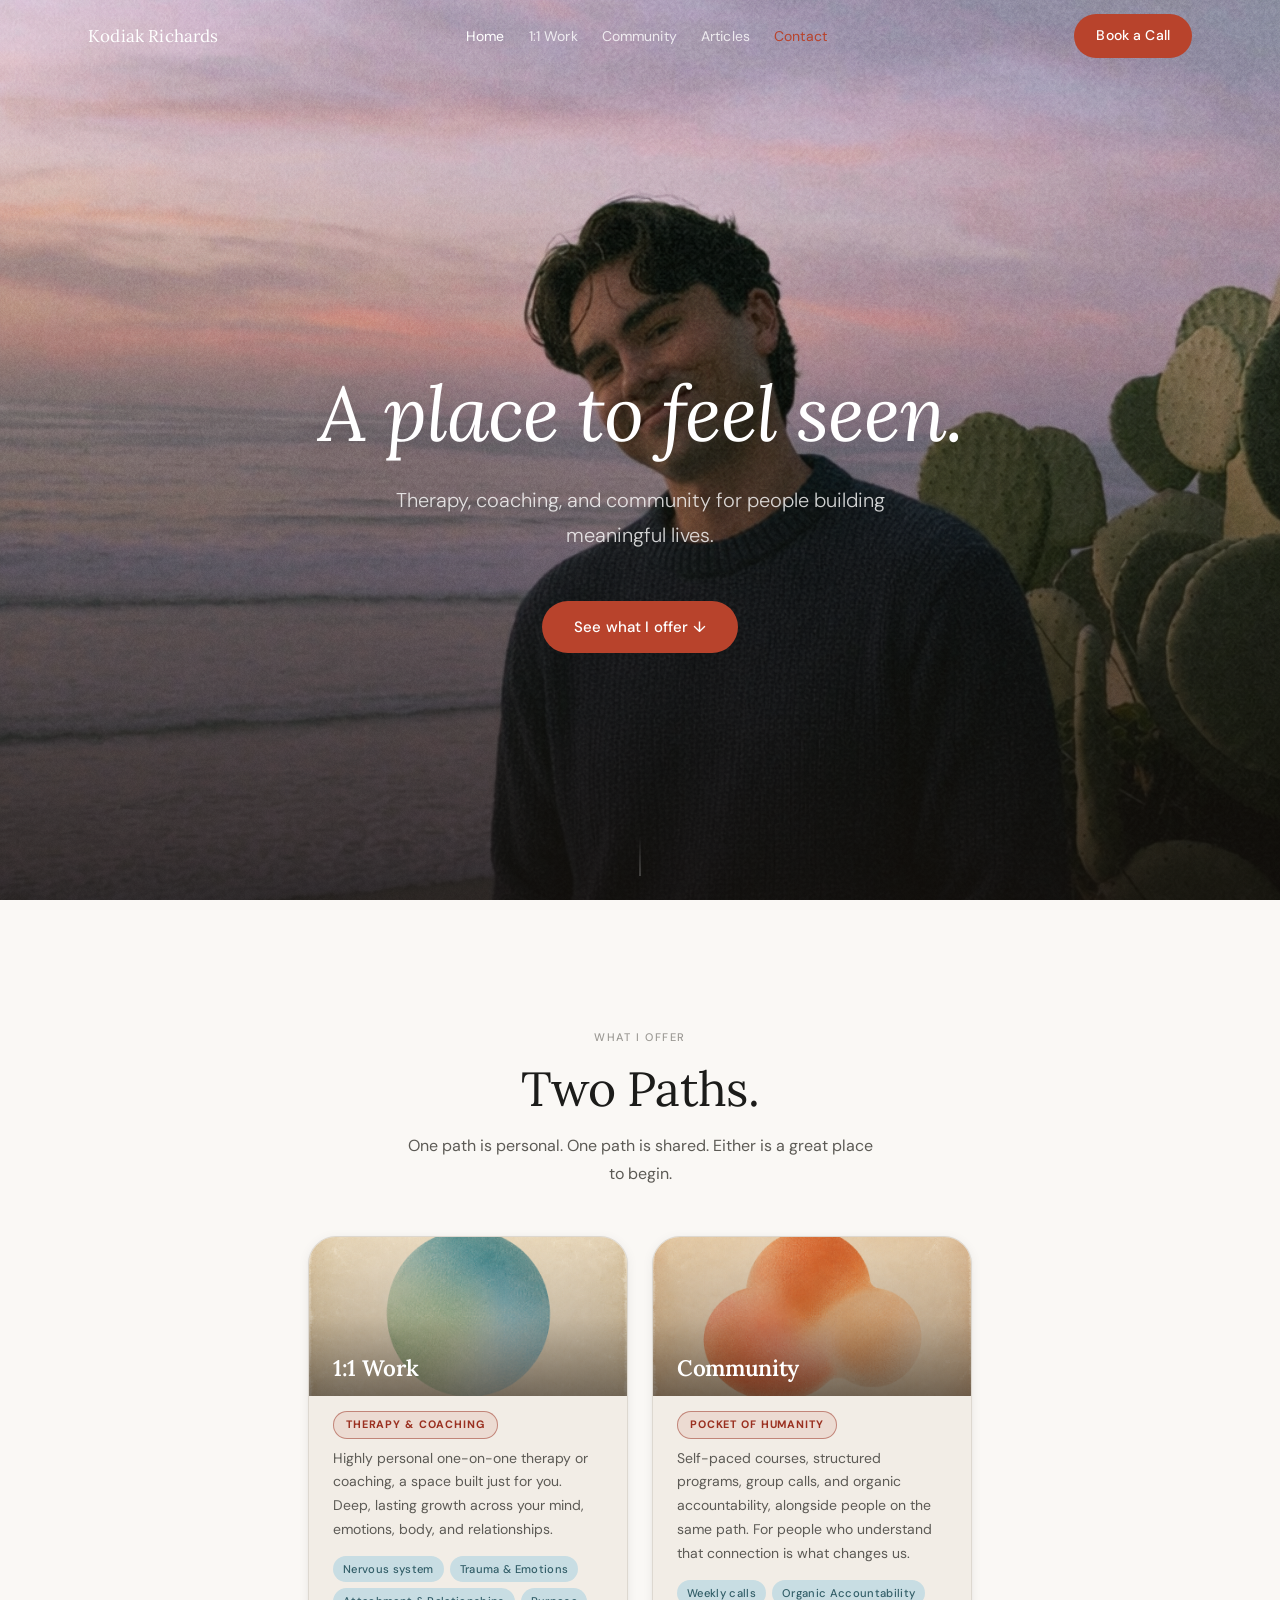
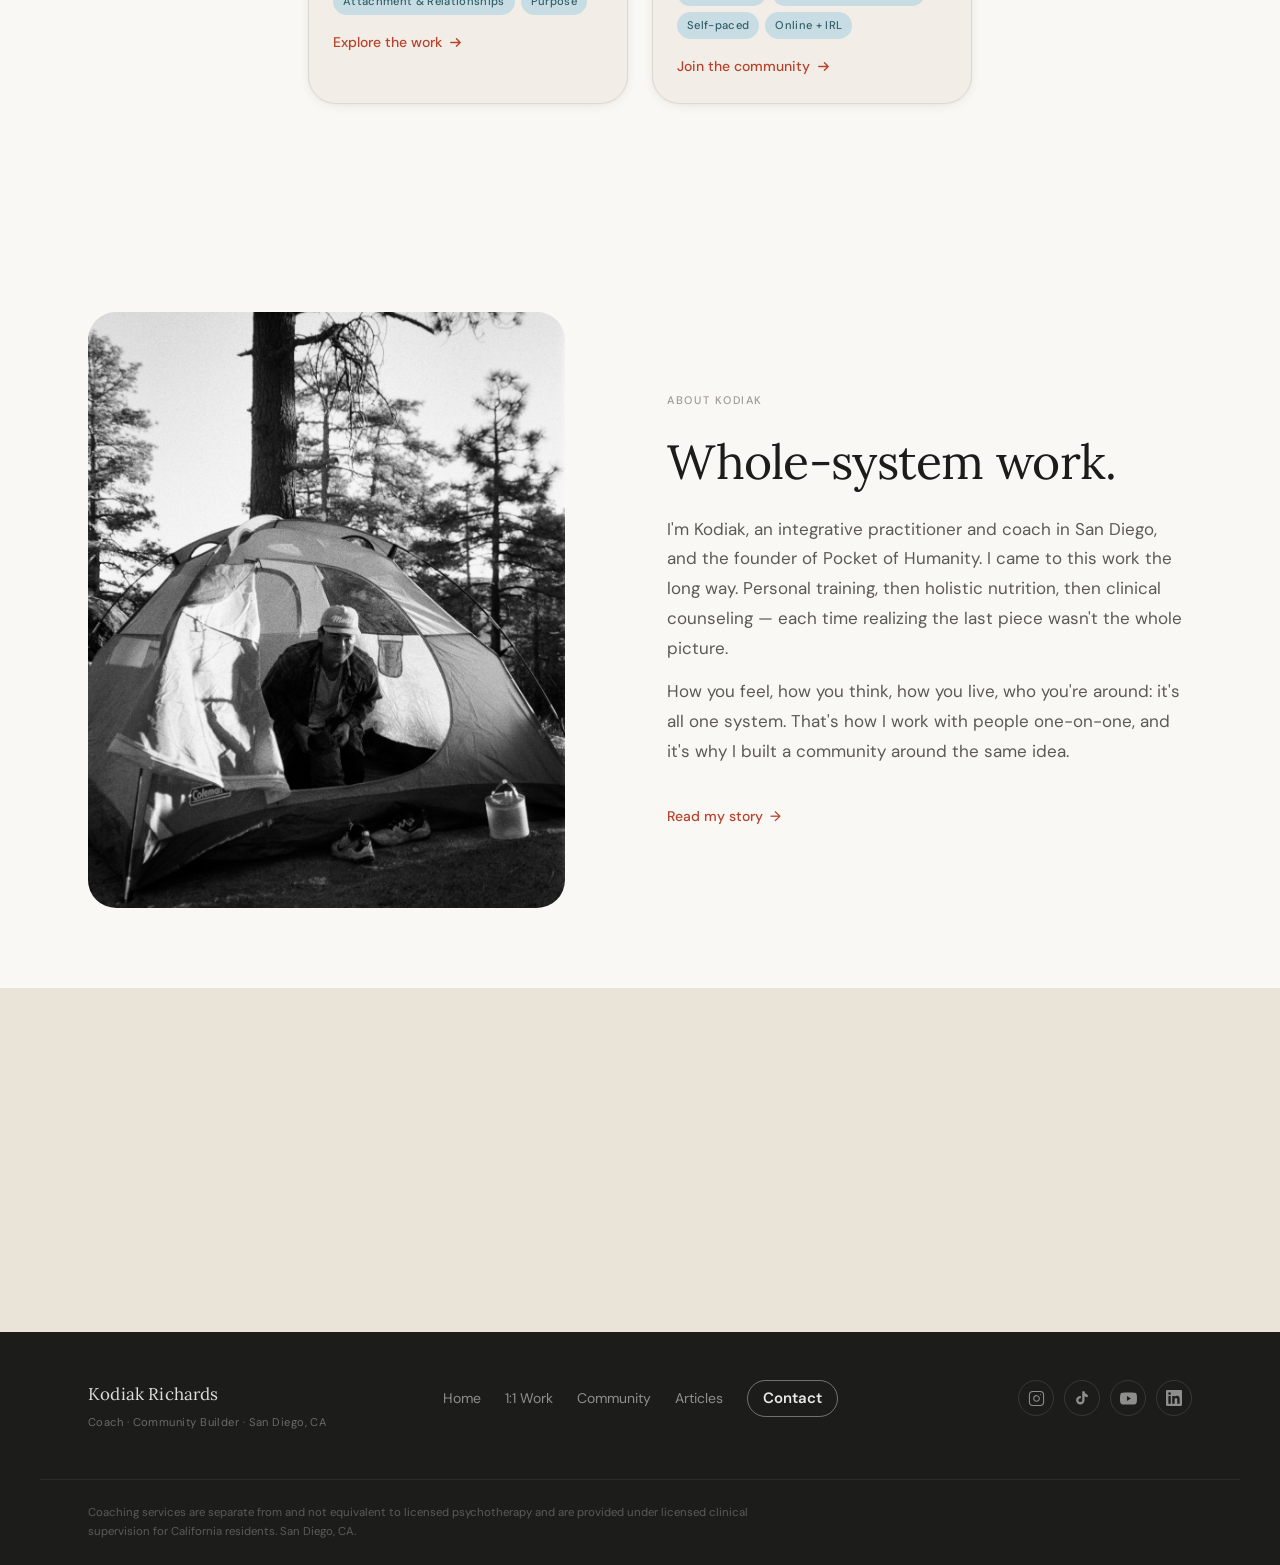
==== commit 37da3cc9: "JSON-LD: use founder instead of provider on the ProfessionalService Co-Authored-By: Claude Opus 5.5 " ====
--- a/index.html
+++ b/index.html
@@ -53,7 +53,7 @@
         "@id": "https://www.kodiakrichards.com/#practice",
         "name": "Kodiak Richards — Therapy, Coaching & Community",
         "url": "https://www.kodiakrichards.com/",
-        "provider": { "@id": "https://www.kodiakrichards.com/#kodiak" },
+        "founder": { "@id": "https://www.kodiakrichards.com/#kodiak" },
         "areaServed": [{ "@type": "City", "name": "San Diego" }, { "@type": "State", "name": "California" }],
         "address": { "@type": "PostalAddress", "addressLocality": "San Diego", "addressRegion": "CA", "addressCountry": "US" }
       },
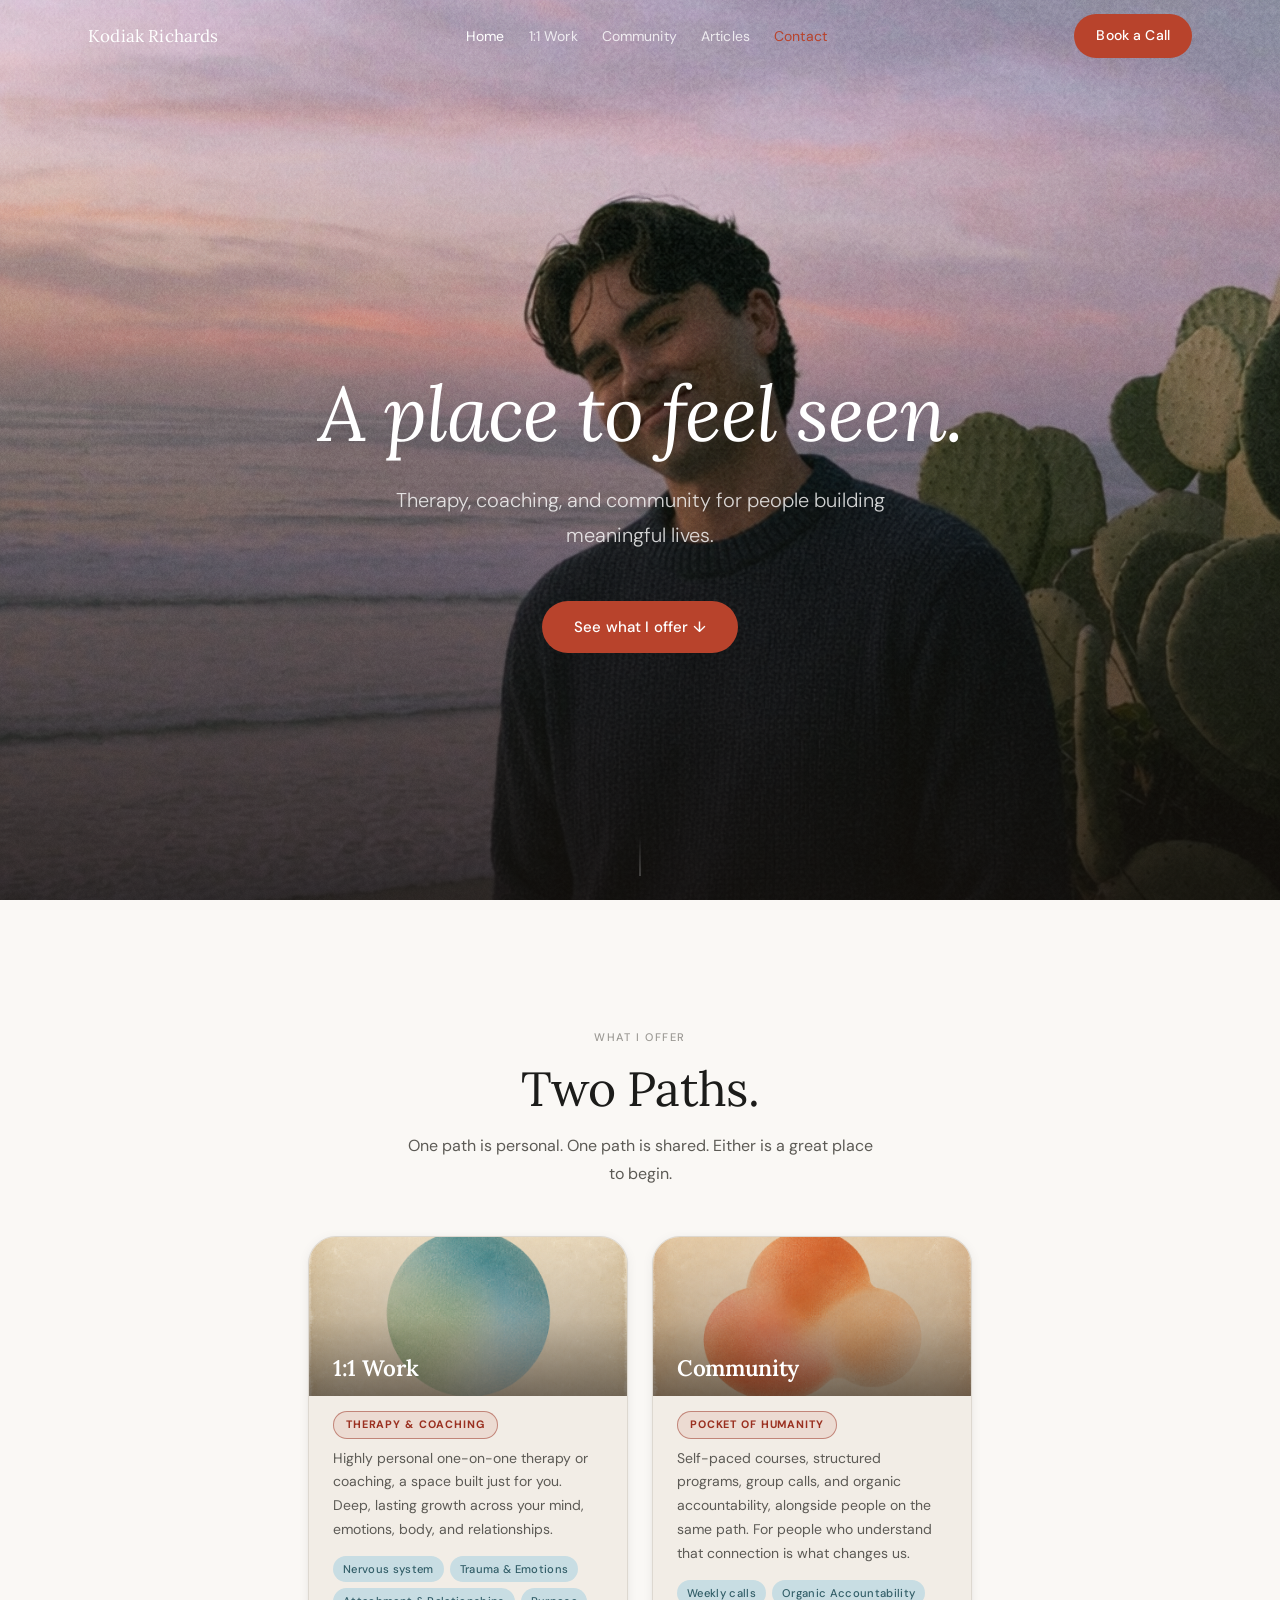
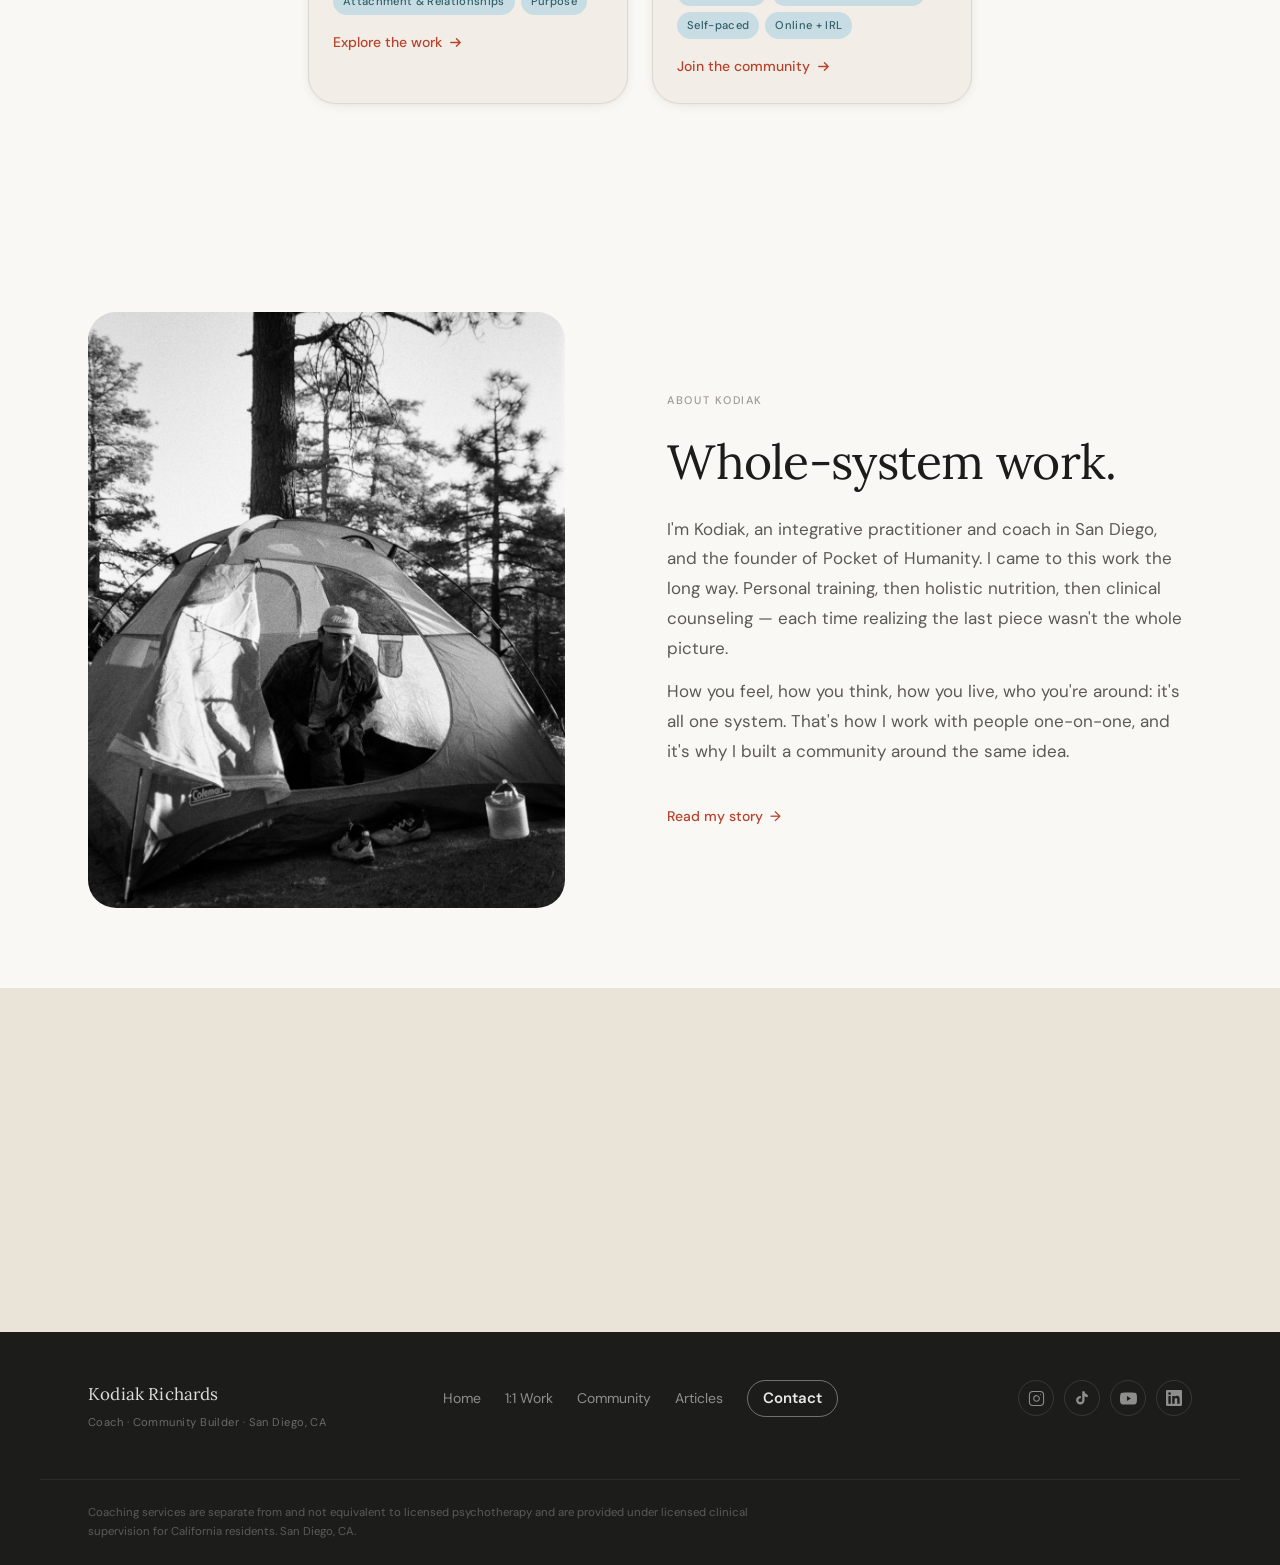
==== commit 36f1bbbb: "Add WebSite JSON-LD and a 192x192 PNG favicon on every page Google requires a raster favicon that is" ====
--- a/index.html
+++ b/index.html
@@ -25,12 +25,20 @@
   <link href="https://fonts.googleapis.com/css2?family=Lora:ital,wght@0,400;0,600;1,400&family=DM+Sans:ital,wght@0,300;0,400;0,500;1,300&display=swap" rel="stylesheet">
 
   <link rel="stylesheet" href="styles.css">
-  <link rel="icon" type="image/svg+xml" href="favicon.svg">
+  <link rel="icon" type="image/png" sizes="192x192" href="/favicon-192.png">
+  <link rel="icon" type="image/svg+xml" href="/favicon.svg">
   <!-- Structured data -->
   <script type="application/ld+json">
   {
     "@context": "https://schema.org",
     "@graph": [
+      {
+        "@type": "WebSite",
+        "@id": "https://www.kodiakrichards.com/#website",
+        "name": "Kodiak Richards",
+        "url": "https://www.kodiakrichards.com/",
+        "publisher": { "@id": "https://www.kodiakrichards.com/#kodiak" }
+      },
       {
         "@type": "Person",
         "@id": "https://www.kodiakrichards.com/#kodiak",
